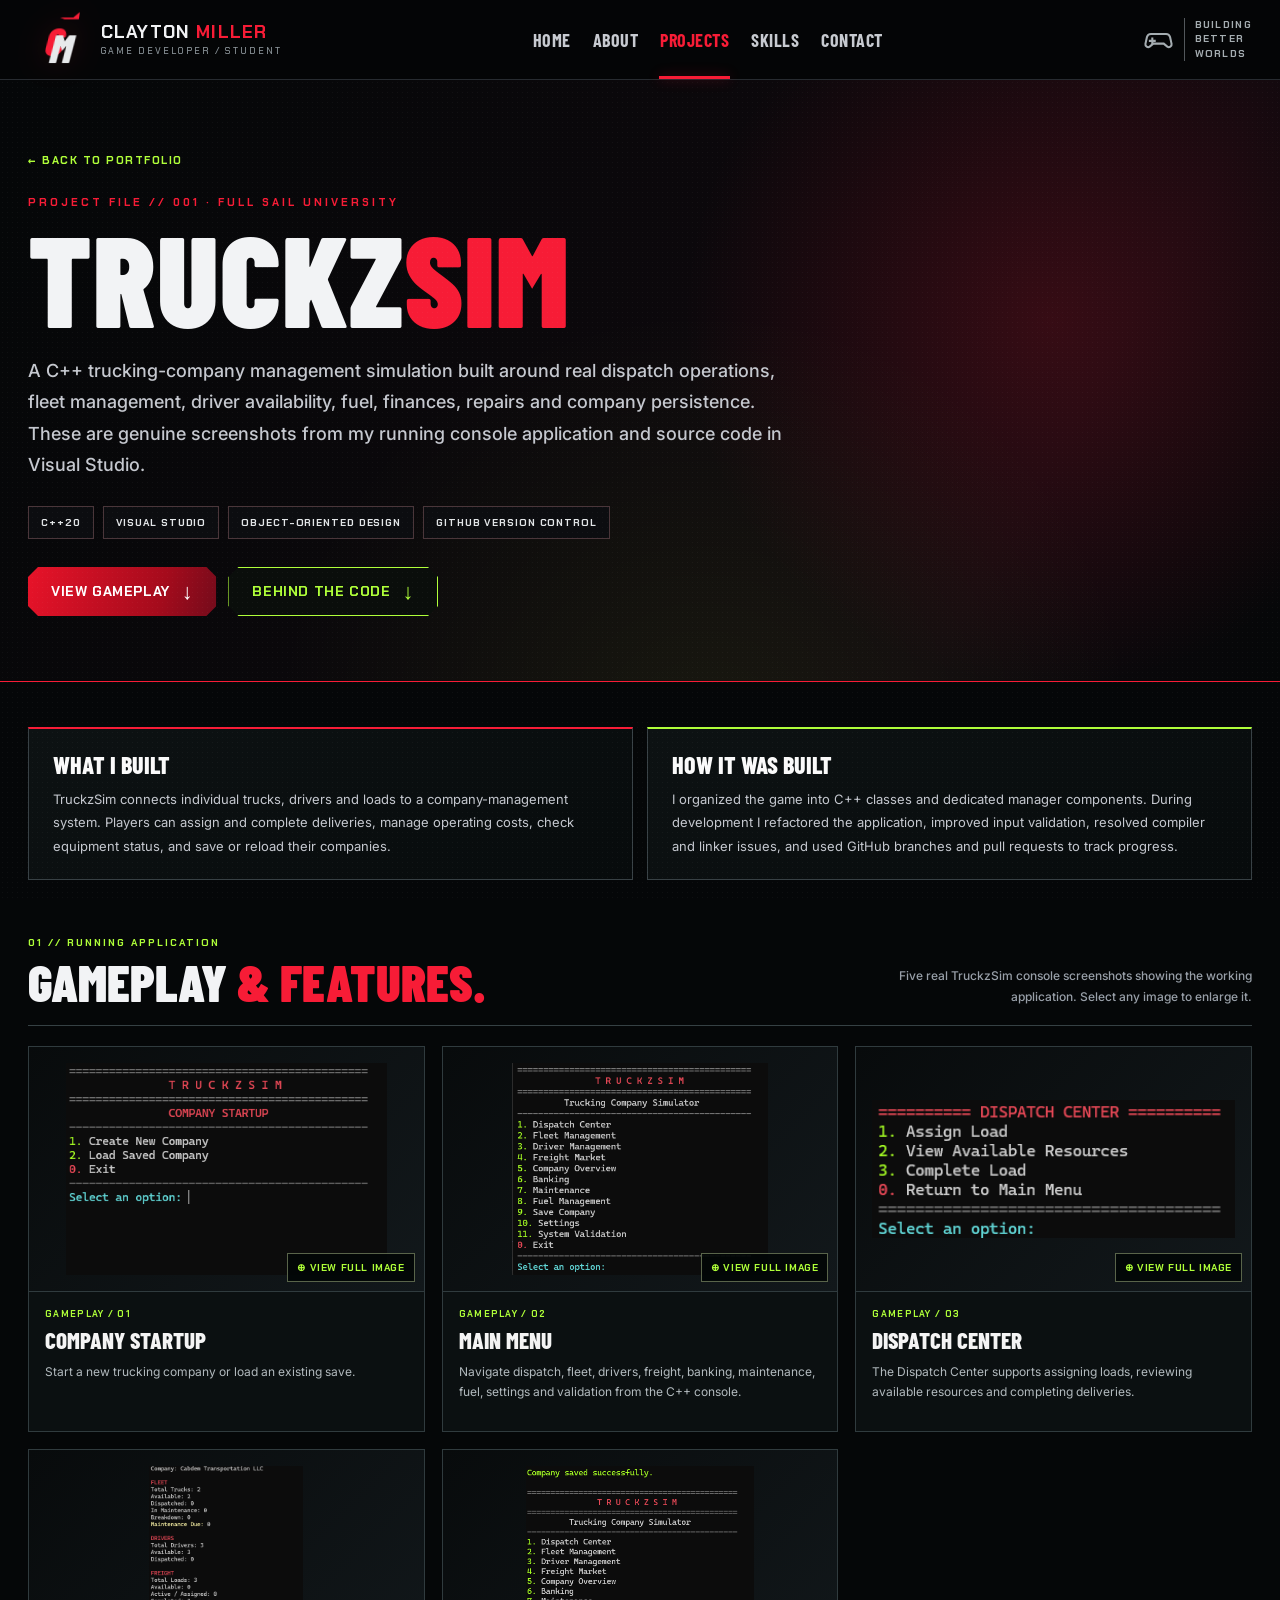
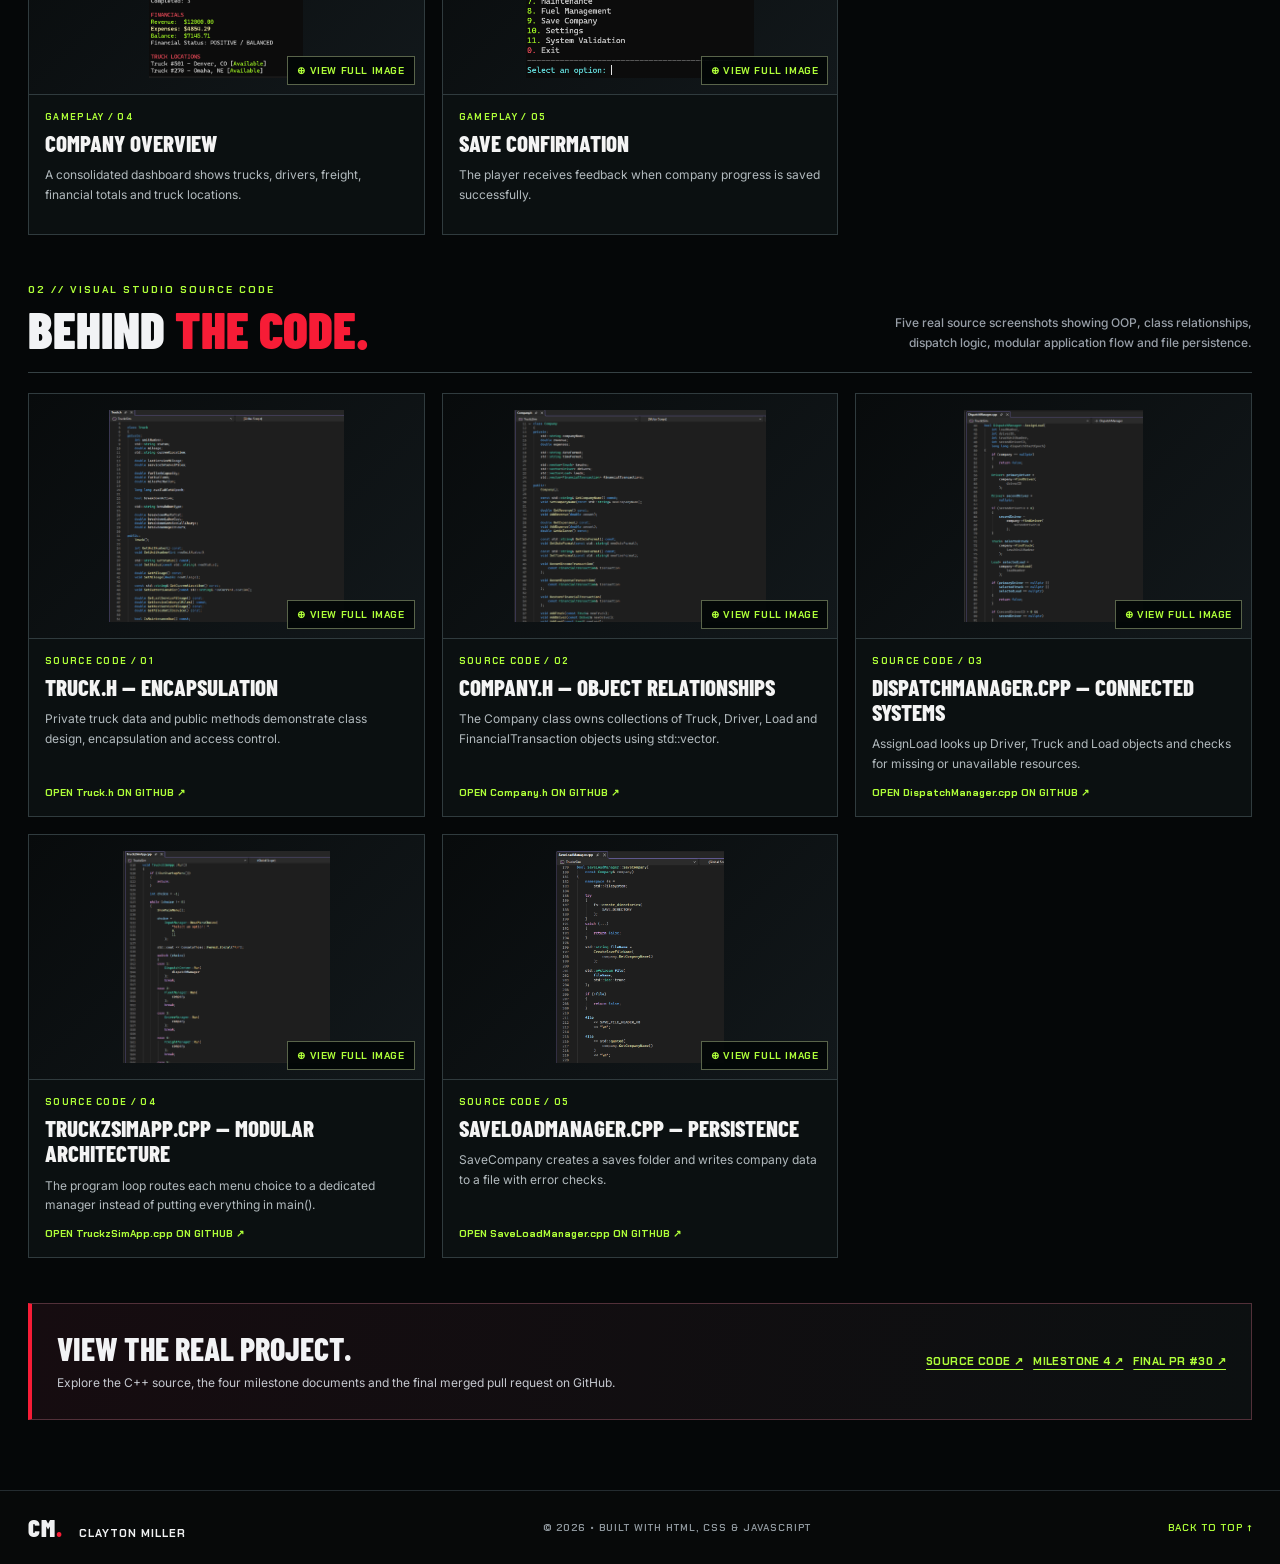
==== truckzsim.html @ 6d5c4396 "Add standalone TruckzSim project showcase" ====
<!doctype html>
<html lang="en">
<head>
<meta charset="utf-8">
<meta name="viewport" content="width=device-width, initial-scale=1">
<meta name="theme-color" content="#07090a">
<meta name="description" content="TruckzSim C++ trucking simulator project showcase: real gameplay screenshots, source code evidence, object-oriented design, modular architecture and GitHub history.">
<meta property="og:title" content="TruckzSim | Clayton Miller Developer Portfolio">
<title>TruckzSim — Project Showcase | Clayton Miller</title>
<link rel="icon" href="images/favicon.svg" type="image/svg+xml">
<link rel="preconnect" href="https://fonts.googleapis.com">
<link rel="preconnect" href="https://fonts.gstatic.com" crossorigin>
<link href="https://fonts.googleapis.com/css2?family=Barlow+Condensed:wght@500;600;700;800;900&family=Chakra+Petch:wght@400;500;600;700&family=Inter:wght@400;500;600;700;800&display=swap" rel="stylesheet">
<link rel="stylesheet" href="css/style.css">
<link rel="stylesheet" href="css/truckzsim.css">
<script src="js/main.js" defer></script>
<script src="js/truckzsim-gallery.js" defer></script>
</head>
<body class="case-page">
<a class="skip-link" href="#main">Skip to content</a>
<header class="site-header" id="top"><div class="site-shell header-inner">
<a class="brand" href="index.html#home" aria-label="Clayton Miller portfolio home"><span class="brand-symbol" aria-hidden="true"><span class="brand-c">C</span><span class="brand-m">M</span><span class="brand-spark"></span></span><span class="brand-copy"><span class="brand-name">CLAYTON <em>MILLER</em></span><span class="brand-role">GAME DEVELOPER / STUDENT</span></span></a>
<button class="menu-toggle" type="button" aria-label="Open navigation" aria-expanded="false" aria-controls="primary-nav"><span></span><span></span><span></span></button>
<nav id="primary-nav" class="primary-nav" aria-label="Main navigation"><a class="nav-link" href="index.html#home">HOME</a><a class="nav-link" href="index.html#about">ABOUT</a><a class="nav-link active" aria-current="page" href="index.html#projects">PROJECTS</a><a class="nav-link" href="index.html#skills">SKILLS</a><a class="nav-link" href="index.html#contact">CONTACT</a></nav>
<div class="header-tag" aria-hidden="true"><svg viewBox="0 0 24 24" fill="none" stroke="currentColor" stroke-width="1.5"><path d="M6.5 8h11a3 3 0 0 1 2.9 2.2l1.1 5a2 2 0 0 1-3.1 2L15.8 15H8.2l-2.6 2.2a2 2 0 0 1-3.1-2l1.1-5A3 3 0 0 1 6.5 8Z"/><path d="M7.5 10.5v5m-2.5-2.5h5"/></svg><span>BUILDING<br>BETTER<br>WORLDS</span></div>
</div></header>
<main id="main">
<section class="case-hero"><div class="site-shell case-hero-inner">
<a class="case-return" href="index.html#projects">← BACK TO PORTFOLIO</a>
<p class="case-kicker">PROJECT FILE // 001 · FULL SAIL UNIVERSITY</p>
<h1 class="case-title">TRUCKZ<span>SIM</span></h1>
<p class="case-hero-intro">A C++ trucking-company management simulation built around real dispatch operations, fleet management, driver availability, fuel, finances, repairs and company persistence. These are genuine screenshots from my running console application and source code in Visual Studio.</p>
<div class="case-meta"><span>C++20</span><span>VISUAL STUDIO</span><span>OBJECT-ORIENTED DESIGN</span><span>GITHUB VERSION CONTROL</span></div>
<div class="case-actions"><a class="cyber-button red" href="#gameplay"><span>VIEW GAMEPLAY</span><span class="button-arrow" aria-hidden="true">↓</span></a><a class="cyber-button green" href="#source-code"><span>BEHIND THE CODE</span><span class="button-arrow" aria-hidden="true">↓</span></a></div>
</div></section>
<div class="site-shell case-main">
<div class="case-lead"><div class="case-fact"><h2>What I built</h2><p>TruckzSim connects individual trucks, drivers and loads to a company-management system. Players can assign and complete deliveries, manage operating costs, check equipment status, and save or reload their companies.</p></div><div class="case-fact"><h2>How it was built</h2><p>I organized the game into C++ classes and dedicated manager components. During development I refactored the application, improved input validation, resolved compiler and linker issues, and used GitHub branches and pull requests to track progress.</p></div></div>
<section class="case-section" id="gameplay" aria-labelledby="gameplay-title"><div class="case-section-head"><div><span class="case-index">01 // RUNNING APPLICATION</span><h2 id="gameplay-title">GAMEPLAY <span>&amp; FEATURES.</span></h2></div><p>Five real TruckzSim console screenshots showing the working application. Select any image to enlarge it.</p></div><div class="shot-grid">
<article class="shot-card">
    <button class="shot-open" type="button" data-shot-index="0" aria-label="Enlarge Company startup screenshot">
      <img src="images/truckzsim/game-startup.png" alt="Company startup screen with red TRUCKZSIM heading and lime menu choices." loading="lazy" decoding="async">
      <span class="shot-zoom" aria-hidden="true">⊕ VIEW FULL IMAGE</span>
    </button>
    <div class="shot-info"><span class="shot-label">GAMEPLAY / 01</span><h3>Company startup</h3><p>Start a new trucking company or load an existing save.</p></div>
  </article>
<article class="shot-card">
    <button class="shot-open" type="button" data-shot-index="1" aria-label="Enlarge Main menu screenshot">
      <img src="images/truckzsim/game-main-menu.png" alt="TruckzSim main menu listing eleven management systems." loading="lazy" decoding="async">
      <span class="shot-zoom" aria-hidden="true">⊕ VIEW FULL IMAGE</span>
    </button>
    <div class="shot-info"><span class="shot-label">GAMEPLAY / 02</span><h3>Main menu</h3><p>Navigate dispatch, fleet, drivers, freight, banking, maintenance, fuel, settings and validation from the C++ console.</p></div>
  </article>
<article class="shot-card">
    <button class="shot-open" type="button" data-shot-index="2" aria-label="Enlarge Dispatch Center screenshot">
      <img src="images/truckzsim/game-dispatch-center.png" alt="Dispatch Center menu with assign load, view resources and complete load choices." loading="lazy" decoding="async">
      <span class="shot-zoom" aria-hidden="true">⊕ VIEW FULL IMAGE</span>
    </button>
    <div class="shot-info"><span class="shot-label">GAMEPLAY / 03</span><h3>Dispatch Center</h3><p>The Dispatch Center supports assigning loads, reviewing available resources and completing deliveries.</p></div>
  </article>
<article class="shot-card">
    <button class="shot-open" type="button" data-shot-index="3" aria-label="Enlarge Company Overview screenshot">
      <img src="images/truckzsim/game-company-dashboard.png" alt="Company Overview showing fleet, drivers, freight, revenue, expenses, balance and truck locations." loading="lazy" decoding="async">
      <span class="shot-zoom" aria-hidden="true">⊕ VIEW FULL IMAGE</span>
    </button>
    <div class="shot-info"><span class="shot-label">GAMEPLAY / 04</span><h3>Company Overview</h3><p>A consolidated dashboard shows trucks, drivers, freight, financial totals and truck locations.</p></div>
  </article>
<article class="shot-card">
    <button class="shot-open" type="button" data-shot-index="4" aria-label="Enlarge Save confirmation screenshot">
      <img src="images/truckzsim/game-save-confirmation.png" alt="TruckzSim green Company saved successfully message above the console menu." loading="lazy" decoding="async">
      <span class="shot-zoom" aria-hidden="true">⊕ VIEW FULL IMAGE</span>
    </button>
    <div class="shot-info"><span class="shot-label">GAMEPLAY / 05</span><h3>Save confirmation</h3><p>The player receives feedback when company progress is saved successfully.</p></div>
  </article>
</div></section>
<section class="case-section" id="source-code" aria-labelledby="code-title"><div class="case-section-head"><div><span class="case-index">02 // VISUAL STUDIO SOURCE CODE</span><h2 id="code-title">BEHIND <span>THE CODE.</span></h2></div><p>Five real source screenshots showing OOP, class relationships, dispatch logic, modular application flow and file persistence.</p></div><div class="shot-grid">
<article class="shot-card">
    <button class="shot-open" type="button" data-shot-index="5" aria-label="Enlarge Truck.h — Encapsulation screenshot">
      <img src="images/truckzsim/code-truck-class.png" alt="Visual Studio source screenshot of Truck.h showing private member data and public getters and setters." loading="lazy" decoding="async">
      <span class="shot-zoom" aria-hidden="true">⊕ VIEW FULL IMAGE</span>
    </button>
    <div class="shot-info"><span class="shot-label">SOURCE CODE / 01</span><h3>Truck.h — Encapsulation</h3><p>Private truck data and public methods demonstrate class design, encapsulation and access control.</p><a class="shot-file-link" href="https://github.com/casperlancaster/COS1-Clayton-Miller/blob/main/dev/TruckzSim/Truck.h" target="_blank" rel="noopener noreferrer">OPEN Truck.h ON GITHUB ↗</a></div>
  </article>
<article class="shot-card">
    <button class="shot-open" type="button" data-shot-index="6" aria-label="Enlarge Company.h — Object relationships screenshot">
      <img src="images/truckzsim/code-company-class.png" alt="Visual Studio source screenshot of Company.h with std::vector collections and public member functions." loading="lazy" decoding="async">
      <span class="shot-zoom" aria-hidden="true">⊕ VIEW FULL IMAGE</span>
    </button>
    <div class="shot-info"><span class="shot-label">SOURCE CODE / 02</span><h3>Company.h — Object relationships</h3><p>The Company class owns collections of Truck, Driver, Load and FinancialTransaction objects using std::vector.</p><a class="shot-file-link" href="https://github.com/casperlancaster/COS1-Clayton-Miller/blob/main/dev/TruckzSim/Company.h" target="_blank" rel="noopener noreferrer">OPEN Company.h ON GITHUB ↗</a></div>
  </article>
<article class="shot-card">
    <button class="shot-open" type="button" data-shot-index="7" aria-label="Enlarge DispatchManager.cpp — Connected systems screenshot">
      <img src="images/truckzsim/code-dispatch-manager.png" alt="Visual Studio source screenshot of DispatchManager.cpp showing AssignLoad and object lookup and validation." loading="lazy" decoding="async">
      <span class="shot-zoom" aria-hidden="true">⊕ VIEW FULL IMAGE</span>
    </button>
    <div class="shot-info"><span class="shot-label">SOURCE CODE / 03</span><h3>DispatchManager.cpp — Connected systems</h3><p>AssignLoad looks up Driver, Truck and Load objects and checks for missing or unavailable resources.</p><a class="shot-file-link" href="https://github.com/casperlancaster/COS1-Clayton-Miller/blob/main/dev/TruckzSim/DispatchManager.cpp" target="_blank" rel="noopener noreferrer">OPEN DispatchManager.cpp ON GITHUB ↗</a></div>
  </article>
<article class="shot-card">
    <button class="shot-open" type="button" data-shot-index="8" aria-label="Enlarge TruckzSimApp.cpp — Modular architecture screenshot">
      <img src="images/truckzsim/code-application-flow.png" alt="Visual Studio source screenshot of TruckzSimApp.cpp with the main loop and multiple manager calls." loading="lazy" decoding="async">
      <span class="shot-zoom" aria-hidden="true">⊕ VIEW FULL IMAGE</span>
    </button>
    <div class="shot-info"><span class="shot-label">SOURCE CODE / 04</span><h3>TruckzSimApp.cpp — Modular architecture</h3><p>The program loop routes each menu choice to a dedicated manager instead of putting everything in main().</p><a class="shot-file-link" href="https://github.com/casperlancaster/COS1-Clayton-Miller/blob/main/dev/TruckzSim/TruckzSimApp.cpp" target="_blank" rel="noopener noreferrer">OPEN TruckzSimApp.cpp ON GITHUB ↗</a></div>
  </article>
<article class="shot-card">
    <button class="shot-open" type="button" data-shot-index="9" aria-label="Enlarge SaveLoadManager.cpp — Persistence screenshot">
      <img src="images/truckzsim/code-save-load.png" alt="Visual Studio source screenshot of SaveLoadManager.cpp showing filesystem operations and output file writing." loading="lazy" decoding="async">
      <span class="shot-zoom" aria-hidden="true">⊕ VIEW FULL IMAGE</span>
    </button>
    <div class="shot-info"><span class="shot-label">SOURCE CODE / 05</span><h3>SaveLoadManager.cpp — Persistence</h3><p>SaveCompany creates a saves folder and writes company data to a file with error checks.</p><a class="shot-file-link" href="https://github.com/casperlancaster/COS1-Clayton-Miller/blob/main/dev/TruckzSim/SaveLoadManager.cpp" target="_blank" rel="noopener noreferrer">OPEN SaveLoadManager.cpp ON GITHUB ↗</a></div>
  </article>
</div></section>
<div class="case-end"><div><h2>View the real project.</h2><p>Explore the C++ source, the four milestone documents and the final merged pull request on GitHub.</p></div><div class="case-end-links"><a href="https://github.com/casperlancaster/COS1-Clayton-Miller/tree/main/dev/TruckzSim" target="_blank" rel="noopener noreferrer">SOURCE CODE ↗</a><a href="https://github.com/casperlancaster/COS1-Clayton-Miller/blob/main/docs/Milestone4.md" target="_blank" rel="noopener noreferrer">MILESTONE 4 ↗</a><a href="https://github.com/casperlancaster/COS1-Clayton-Miller/pull/30" target="_blank" rel="noopener noreferrer">FINAL PR #30 ↗</a></div></div>
</div></main>
<footer class="site-footer"><div class="site-shell footer-inner"><span class="footer-brand">CM<span>.</span> <small>CLAYTON MILLER</small></span><span>© <span id="year">2026</span> • BUILT WITH HTML, CSS &amp; JAVASCRIPT</span><a href="#top">BACK TO TOP ↑</a></div></footer>
<dialog id="shot-dialog" class="case-dialog" aria-labelledby="dialog-title" aria-describedby="dialog-description"><div class="dialog-layout"><div class="dialog-top"><h2 id="dialog-title" class="dialog-title">Screenshot</h2><button type="button" class="dialog-close" aria-label="Close screenshot viewer">✕ CLOSE</button></div><div class="dialog-image-stage"><img id="dialog-image" alt=""></div><div class="dialog-bottom"><button class="dialog-nav dialog-prev" type="button" aria-label="Previous screenshot">← PREVIOUS</button><div><p id="dialog-description" class="dialog-description"></p><p id="dialog-counter" class="dialog-counter" style="text-align:center"></p></div><button class="dialog-nav dialog-next" type="button" aria-label="Next screenshot">NEXT →</button></div></div></dialog>
</body></html>
---- css/style.css ----
:root{
  color-scheme:dark;
  --bg:#050708;--black:#080a0b;--panel:#090e10;--panel-alt:#0d1315;--line:#283135;
  --red:#f71c36;--red-deep:#8e0616;--lime:#afff39;--lime-dim:#82c627;
  --white:#f2f3f5;--soft:#c5c8cf;--muted:#989fa8;--weak:#6d777d;
  --heading:'Barlow Condensed','Arial Narrow',Impact,sans-serif;
  --tech:'Chakra Petch',Consolas,monospace;
  --body:Inter,Arial,Helvetica,sans-serif;
}
*{box-sizing:border-box}
html{scroll-behavior:smooth;scroll-padding-top:105px}
body{margin:0;background:var(--bg);color:var(--white);font-family:var(--body);line-height:1.55;overflow-x:hidden}
body::before{content:"";pointer-events:none;position:fixed;inset:0;z-index:9;opacity:.04;background-image:radial-gradient(#fff 0.5px,transparent 0.5px);background-size:5px 5px}
::selection{background:var(--red);color:#fff}
a{color:inherit}button{font:inherit}img,svg{display:block;max-width:100%}
h1,h2,h3,p,figure{margin-top:0}
.site-shell{width:min(1600px,calc(100% - 56px));margin-inline:auto}
.skip-link{position:fixed;left:15px;top:-100px;z-index:50;background:var(--lime);color:#080808;padding:9px 16px;font-weight:700}.skip-link:focus{top:15px}
:focus-visible{outline:2px solid var(--lime);outline-offset:5px}
/* ---- HEADER ---- */
.site-header{background:#050607ee;border-bottom:1px solid #272b30;position:sticky;top:0;z-index:30;backdrop-filter:blur(15px)}
.header-inner{height:79px;display:flex;align-items:stretch;gap:32px}
.brand{display:flex;align-items:center;gap:16px;min-width:340px;text-decoration:none}
.brand-symbol{width:57px;height:55px;position:relative;display:flex;align-items:center;justify-content:center;font:italic 900 40px/.8 var(--heading);letter-spacing:-.24em;transform:skewX(-8deg);filter:drop-shadow(0 0 15px #f7192422)}
.brand-c{color:var(--red)}.brand-m{color:#e7e9eb;transform:translate(-3px,7px)}.brand-spark{position:absolute;right:9px;top:0;height:8px;width:19px;background:var(--red);clip-path:polygon(0 70%,70% 70%,100% 0,100% 90%,25% 90%)}
.brand-copy{display:flex;flex-direction:column;gap:1px;line-height:1.1}
.brand-name{font:700 18px/1.2 var(--tech);letter-spacing:1.15px;white-space:nowrap}.brand-name em{color:var(--red);font-style:normal}
.brand-role{font:500 9px/1.4 var(--tech);letter-spacing:2px;color:#8d969b;white-space:nowrap}
.primary-nav{display:flex;align-items:stretch;justify-content:center;flex:1;gap:9px}
.nav-link{display:flex;align-items:center;position:relative;text-decoration:none;padding:0 13px;font:700 18px/1 var(--heading);letter-spacing:.5px;color:#c7cad0;transition:color .18s ease}
.nav-link:hover,.nav-link.active{color:var(--red)}
.nav-link.active::after{content:"";position:absolute;height:3px;background:var(--red);bottom:0;left:10px;right:10px;box-shadow:0 0 13px #fc1a3855}
.header-tag{display:flex;align-items:center;justify-content:flex-end;gap:21px;min-width:190px;color:#a5adb1}
.header-tag svg{width:33px;height:33px}.header-tag span{border-left:1px solid #52575b;padding-left:20px;font:700 10px/1.45 var(--tech);letter-spacing:2.1px}
.menu-toggle{display:none}
/* ---- HERO ---- */
.hero{min-height:480px;position:relative;isolation:isolate;overflow:hidden;background:#030506;border-bottom:1px solid #70101a}
.hero-art{position:absolute;z-index:-3;inset:0 0 0 40%;overflow:hidden}
.hero-art img{width:100%;height:100%;object-fit:cover;object-position:47% 43%;filter:brightness(.88) saturate(1.17)}
.hero-screen{position:absolute;z-index:-2;inset:0;pointer-events:none;background:linear-gradient(90deg,#050506 3%,#050506 26%,rgba(5,5,6,.98) 34%,rgba(5,5,6,.85) 46%,rgba(5,5,6,.20) 67%,rgba(5,5,6,.08) 100%),linear-gradient(0deg,#050506bd,transparent 34%,transparent 78%,#05050688)}
.hero-grid{position:absolute;z-index:-1;inset:0;background:repeating-linear-gradient(0deg,transparent 0,transparent 39px,#ff172f06 40px),repeating-linear-gradient(90deg,transparent 0,transparent 39px,#ff172f05 40px);mask-image:linear-gradient(90deg,black,transparent 65%)}
.hero-inner{position:relative;min-height:480px;display:flex;align-items:center}
.hero-copy{padding:40px 0 56px;max-width:825px;position:relative;z-index:2}
.eyebrow{display:flex;gap:17px;align-items:center;margin-bottom:11px;font:700 12px/1 var(--tech);letter-spacing:4px;color:var(--red)}
.eyebrow i{height:2px;width:115px;background:repeating-linear-gradient(90deg,var(--red) 0 45px,transparent 45px 52px)}
.hero h1{font:900 clamp(70px,7.8vw,125px)/.87 var(--heading);letter-spacing:1px;white-space:nowrap;margin:0 0 17px;text-shadow:0 3px 25px #000}
.hero h1 span{color:#f3f4f6;text-shadow:0 2px #777,0 6px 17px #000}
.hero h1 strong{font-weight:900;color:var(--red);text-shadow:0 0 26px #ee182333}
.hero-subtitle{font:600 clamp(13px,1.4vw,19px)/1.4 var(--tech);letter-spacing:.9px;margin-bottom:17px;color:#e1e5e8}
.hero-subtitle span{color:var(--red);padding-inline:4px}
.hero-intro{color:#d5d8dd;font-weight:600;margin-bottom:5px;font-size:15px}
.hero-description{max-width:545px;color:#b8bdc5;font-size:14px;line-height:1.65;margin-bottom:23px}
.action-row{display:flex;gap:13px;flex-wrap:wrap;align-items:center}
.cyber-button{display:inline-flex;align-items:center;justify-content:center;gap:12px;min-height:49px;padding:10px 23px;clip-path:polygon(10px 0,calc(100% - 10px) 0,100% 10px,100% calc(100% - 10px),calc(100% - 10px) 100%,10px 100%,0 calc(100% - 10px),0 10px);text-decoration:none;white-space:nowrap;font:700 14px/1 var(--tech);letter-spacing:.6px;position:relative;transition:background .16s ease,filter .16s ease,transform .16s ease}
.cyber-button:hover{filter:brightness(1.16);transform:translateY(-2px)}
.cyber-button svg{width:22px;height:22px;fill:none;stroke:currentColor;stroke-width:1.8;stroke-linecap:round;stroke-linejoin:round;flex:none}
.cyber-button.red{background:linear-gradient(105deg,#e81329,#a50b1c 70%,#740b1b);box-shadow:0 0 18px #eb112e33;color:#fff}
.cyber-button.red svg{fill:#0b0809;stroke:#0b0809}
.cyber-button.green{background:linear-gradient(#0a0e0b,#0a0e0b) padding-box;border:1px solid var(--lime);color:var(--lime)}
.button-arrow{font-size:22px;font-family:Arial,sans-serif;font-weight:400;line-height:.8}
.hero-side-label{position:absolute;right:1.5%;top:58px;display:flex;flex-direction:column;align-items:center;font:700 16px/1.2 var(--tech);letter-spacing:5px;color:#ddd9;text-shadow:0 2px 12px #000;transform:skewX(-8deg)}
.hero-side-label strong{color:var(--lime);font-size:26px;letter-spacing:5px}
.hero-motto{position:absolute;right:1.4%;bottom:22px;font:700 10px/1 var(--tech);letter-spacing:2px;color:#ccc;writing-mode:vertical-rl;transform:rotate(180deg)}
.hero-motto span{height:28px;border-left:2px solid var(--red);display:inline-block;vertical-align:middle}.hero-motto b{color:var(--red)}
.hero-lower-line{height:6px;position:absolute;bottom:0;left:0;right:0;display:flex;gap:22px}.hero-lower-line span:first-child{background:var(--red);height:4px;width:48%;clip-path:polygon(0 0,100% 0,98% 100%,0 100%)}.hero-lower-line span:last-child{background:var(--red);height:4px;width:10%;opacity:.4;transform:skewX(-25deg)}
/* ---- PANELS ---- */
.main-panels{padding-top:14px;padding-bottom:26px}
.top-panels,.showcase-row{display:grid;gap:13px;margin-bottom:13px}
.top-panels{grid-template-columns:43% minmax(0,1fr)}
.showcase-row{grid-template-columns:minmax(0,3fr) minmax(282px,.93fr)}
.tech-panel{min-width:0;position:relative;background:linear-gradient(142deg,#0b1012,#060909 73%);border:1px solid #2d373b;clip-path:polygon(17px 0,calc(100% - 17px) 0,100% 17px,100% calc(100% - 17px),calc(100% - 17px) 100%,17px 100%,0 calc(100% - 17px),0 17px);overflow:hidden}
.tech-panel::before{content:"";position:absolute;z-index:2;pointer-events:none;inset:0;border:1px solid #29373b;clip-path:polygon(17px 0,calc(100% - 17px) 0,100% 17px,100% calc(100% - 17px),calc(100% - 17px) 100%,17px 100%,0 calc(100% - 17px),0 17px)}
.tech-panel::after{content:"";pointer-events:none;position:absolute;z-index:3;left:16px;top:0;width:140px;height:2px;background:linear-gradient(90deg,var(--red),transparent)}
.panel-heading{padding:12px 20px 5px;display:flex;justify-content:space-between;align-items:center;gap:12px}
.panel-heading>div{display:flex;gap:13px;align-items:center;min-width:0}
.panel-icon{font-size:16px;line-height:1}.red-icon{color:var(--red)}
.panel-index{font:600 13px/1 var(--tech);color:#777d82;white-space:nowrap}
.panel-heading h2{font:800 23px/1 var(--heading);letter-spacing:.45px;margin:0;white-space:nowrap}.panel-heading h2 em{color:var(--red);font-style:normal}
.panel-micro{font:500 10px/1 var(--tech);letter-spacing:2.1px;color:#9a9ea1;white-space:nowrap}
.about-panel{min-height:235px}.about-panel-body{display:grid;grid-template-columns:minmax(0,1.35fr) minmax(155px,.72fr);gap:15px;padding:10px 17px 18px 22px}
.about-copy{display:flex;flex-direction:column;align-items:start}.about-copy p{color:#bcc3c8;font-size:12px;line-height:1.6;margin:0 0 7px}.inline-link{margin-top:auto;font:700 10px/1.2 var(--tech);text-decoration:none;letter-spacing:1.1px}.lime-link{color:var(--lime)}.inline-link:hover span{text-decoration:underline}
.about-photo{min-height:158px;height:100%;position:relative;overflow:hidden;border:1px solid #354148;clip-path:polygon(12px 0,100% 0,100% calc(100% - 12px),calc(100% - 12px) 100%,0 100%,0 12px)}.about-photo img{width:100%;height:100%;object-fit:cover;filter:grayscale(1) contrast(1.2) brightness(.7)}.about-photo::after{content:"";inset:0;position:absolute;background:linear-gradient(180deg,transparent,#04060688)}.about-photo figcaption{position:absolute;z-index:2;right:8px;bottom:12px;text-transform:uppercase;font:800 13px/.97 var(--heading);letter-spacing:1px;color:#e3e3e3;transform:rotate(-9deg);text-shadow:0 2px 9px #000}
.skills-panel{min-height:235px}.skills-tiles{display:grid;grid-template-columns:repeat(5,minmax(0,1fr));gap:10px;padding:16px 15px 17px}.skill-tile{min-width:0;display:flex;flex-direction:column;align-items:center;justify-content:center;min-height:153px;gap:5px;text-align:center;background:linear-gradient(130deg,#101618,#090c0e);border:1px solid #354044;clip-path:polygon(11px 0,calc(100% - 11px) 0,100% 11px,100% calc(100% - 11px),calc(100% - 11px) 100%,11px 100%,0 calc(100% - 11px),0 11px);transition:background .18s,border-color .18s,transform .18s}.skill-tile:hover{background:#15221a;border-color:var(--lime);transform:translateY(-3px)}
.skill-icon{width:48px;height:48px;display:flex;align-items:center;justify-content:center;margin-bottom:4px}.cpp{font:900 36px/1 var(--heading);letter-spacing:-1px;color:#f2f8ff;background:linear-gradient(145deg,#246ea4,#172f72);clip-path:polygon(50% 0,100% 25%,100% 75%,50% 100%,0 75%,0 25%)}.cpp span{font-size:16px;margin-top:14px}.git{color:#f6f8fb;width:41px;height:41px;margin-top:4px;margin-bottom:7px}.vs{color:#a858ef;filter:drop-shadow(0 0 9px #a858ef33)}.line-icon{stroke:#dae0e6;stroke-width:1.7;fill:none;stroke-linecap:round;stroke-linejoin:round}
.skill-tile h3{font:700 16px/1.08 var(--heading);letter-spacing:.15px;margin:0}.skill-tile p{font:500 8px/1.4 var(--tech);letter-spacing:.65px;color:#8c959b;margin:0}
/* ---- FEATURED ---- */
.featured-panel{min-height:314px}.featured-grid{display:grid;grid-template-columns:minmax(285px,36%) minmax(0,1fr);min-height:274px}
.featured-intro{padding:12px 21px 19px 24px;display:flex;flex-direction:column;align-items:start}
.project-wordmark{font:italic 900 clamp(44px,4.3vw,72px)/.9 var(--heading);letter-spacing:-1px;margin:0;color:#fff}.project-wordmark span{color:var(--red)}
.project-kicker{margin:7px 0 15px;font:600 10px/1.3 var(--tech);letter-spacing:1.8px;color:#b6bdc0}
.featured-intro>p:not(.project-wordmark):not(.project-kicker){font-size:12px;line-height:1.65;color:#b7bcc2;margin:0 0 14px}
.micro-tags{display:flex;flex-wrap:wrap;gap:5px;margin-bottom:12px}.micro-tags span{padding:3px 7px;border:1px solid #41464b;font:600 9px/1.4 var(--tech);color:#b8c1c4}
.project-button{margin-top:auto;width:100%;max-width:260px;min-height:39px;padding:7px 18px;font-size:11px}
.featured-visual{display:grid;grid-template-rows:minmax(110px,46%) 1fr;min-width:0;min-height:260px;padding:5px 12px 13px 0;gap:8px}
.featured-image{min-width:0;min-height:0;position:relative;overflow:hidden;border:1px solid #443c38}.featured-image img{width:100%;height:100%;object-fit:cover;object-position:center 50%;filter:saturate(1.1) contrast(1.03)}.featured-image figcaption{position:absolute;right:0;bottom:0;background:#050809d9;color:#d2d6d8;font:600 8px/1 var(--tech);letter-spacing:.5px;padding:5px 7px}
.feature-tiles{display:grid;grid-template-columns:repeat(3,minmax(0,1fr));gap:8px}
.feature-tile{background:#0a0f11;border:1px solid #344047;padding:11px 12px;min-width:0;display:flex;flex-direction:column;clip-path:polygon(12px 0,100% 0,100% calc(100% - 12px),calc(100% - 12px) 100%,0 100%,0 12px)}
.feature-head{display:flex;align-items:center;gap:8px;margin-bottom:8px}.feature-glyph{display:grid;place-items:center;flex:none;color:var(--red);width:27px;height:27px;border:1px solid #a51a2c;font:700 14px/1 var(--tech);transform:rotate(-3deg)}.feature-tile h3{font:700 12px/1.25 var(--heading);letter-spacing:.2px;margin:0}.feature-tile p{margin:0 0 8px;color:#b0b6bb;font-size:10px;line-height:1.45}.feature-status{font:700 8px/1 var(--tech);letter-spacing:1px;margin-top:auto}.feature-status.built{color:var(--lime)}.feature-status.planned{color:#9da3a8}
/* ---- CONTACT ---- */
.contact-panel{min-height:314px;display:flex;flex-direction:column}.contact-content{display:flex;flex-direction:column;padding:11px 20px 16px;flex:1}.contact-content h2{font:800 clamp(27px,2.5vw,36px)/.97 var(--heading);letter-spacing:.6px;margin:0 0 15px}.contact-content h2 span{color:var(--lime)}.contact-content p{color:#bbc1c6;font-size:11px;line-height:1.65;margin:0 0 9px}.contact-button{margin-top:auto;width:100%;min-height:42px;font-size:10px;padding:9px 12px}.contact-button svg{width:19px;height:19px;fill:var(--lime);stroke:transparent}.contact-content .contact-note{font-size:9px;color:#8d989d;margin:9px 0 0}.contact-decor{text-align:right;padding:0 20px 13px;color:#6f7c79;font:500 9px var(--tech);letter-spacing:2px}
/* ---- DETAILS ---- */
.details-section{margin-top:42px;padding-top:20px;border-top:1px solid #273237;scroll-margin-top:100px}.details-heading{display:flex;justify-content:space-between;align-items:end;gap:30px;margin-bottom:20px}.eyebrow-small{color:var(--red);font:700 10px/1.2 var(--tech);letter-spacing:3px;margin-bottom:9px}.details-heading h2,.journey-heading h2,.closing-band h2{font:900 clamp(36px,4vw,56px)/1 var(--heading);letter-spacing:1px;margin:0}.details-heading h2 span,.journey-heading h2 span,.closing-band h2 span{color:var(--lime)}.details-heading>p{font-size:13px;color:#a8b0b5;max-width:385px;margin:0 0 4px}
.details-grid{display:grid;grid-template-columns:repeat(3,minmax(0,1fr));gap:13px}.detail-panel{position:relative;min-height:222px;background:linear-gradient(130deg,#0d1515,#080b0c);border:1px solid #354145;padding:24px 22px 18px}.detail-panel::before{content:"";position:absolute;top:0;left:0;width:75px;height:2px;background:var(--red)}.detail-num{color:var(--red);font:700 10px/1.5 var(--tech);letter-spacing:1.1px}.detail-panel h3{font:800 25px/1.1 var(--heading);margin:13px 0 10px}.detail-panel p{font-size:12px;line-height:1.7;color:#bbc2c5}.detail-panel strong{color:#f1f5f6}.detail-panel code{color:var(--lime)}.small-code{display:flex;flex-wrap:wrap;gap:8px}.small-code span{padding:4px 8px;border:1px solid #3e493a;color:var(--lime);font:600 10px var(--tech)}
.evidence-strip{margin-top:14px;padding:14px 18px;border:1px dashed #515b5e;display:flex;align-items:center;gap:18px;justify-content:space-between;flex-wrap:wrap;background:#0b1010}.evidence-title{display:flex;align-items:center;gap:12px}.evidence-title>span{font:700 11px var(--tech);letter-spacing:1px}.evidence-title strong{font:700 9px var(--tech);padding:5px 7px;background:#28231a;color:#d4b482}.evidence-item{display:flex;align-items:center;gap:7px;font-size:10px;color:#b9c0c4}.evidence-dot{width:6px;height:6px;background:#e1a344;transform:rotate(45deg)}
/* ---- JOURNEY ---- */
.journey-section{margin-top:42px;background:radial-gradient(ellipse at 100% 15%,#22310d44,transparent 50%),linear-gradient(120deg,#0c1314,#090c0d);border:1px solid #273339;padding:26px;scroll-margin-top:100px}.journey-heading h2 span{color:var(--red)}.journey-grid{display:grid;grid-template-columns:1fr 1fr;gap:40px;margin-top:17px}.journey-grid p{color:#adb7bb;font-size:13px;line-height:1.8;margin:0}.journey-cta{margin-top:27px;border-top:1px solid #2c383a;padding-top:16px;display:flex;align-items:center;justify-content:space-between;gap:20px}.journey-cta>div{display:flex;flex-direction:column;gap:3px}.journey-cta>div span{font:700 10px var(--tech);letter-spacing:2px;color:var(--lime)}.journey-cta>div strong{font:700 22px var(--heading);letter-spacing:.3px}.goal-note{font:700 11px var(--tech);letter-spacing:1px;color:#aab3b7}
.closing-band{display:flex;gap:23px;align-items:center;background:linear-gradient(95deg,#171008,#090c0b 65%);border:1px solid #4d3029;padding:23px 26px;margin:18px 0 0}.closing-glyph{color:var(--red);font:900 37px var(--tech)}.closing-band>div{flex:1}.closing-band h2{font-size:clamp(27px,3.1vw,39px)}.closing-band .cyber-button{font-size:11px;min-height:44px}
/* ---- FOOTER ---- */
.site-footer{border-top:1px solid #242c30;background:#070909}.footer-inner{display:flex;align-items:center;justify-content:space-between;gap:18px;min-height:73px;color:#919aa0;font:600 10px var(--tech);letter-spacing:1px}.footer-inner a{text-decoration:none;color:var(--lime)}.footer-inner a:hover{text-decoration:underline}.footer-brand{color:#f0f1f2;font:900 25px var(--heading)}.footer-brand span{color:var(--red)}.footer-brand small{font:700 11px var(--tech);margin-left:10px;letter-spacing:1px}
/* ---- RESPONSIVE ---- */
@media(max-width:1300px){
 .brand{min-width:285px}.header-tag{min-width:150px;gap:9px}.header-tag span{padding-left:10px;letter-spacing:1.3px}.primary-nav{gap:0}.nav-link{padding-inline:11px}
 .hero h1{font-size:clamp(66px,8vw,108px)}.hero-copy{max-width:710px}
 .top-panels{grid-template-columns:42% minmax(0,1fr)}.about-panel-body{grid-template-columns:1fr 130px}.skills-tiles{gap:6px;padding:13px 10px}.skill-tile{min-height:147px}.skill-tile h3{font-size:14px}.featured-grid{grid-template-columns:minmax(275px,37%) minmax(0,1fr)}.feature-tile{padding:8px}.feature-tile h3{font-size:11px}.featured-intro{padding-left:19px;padding-right:13px}
}
@media(max-width:1100px){
 .site-shell{width:min(1600px,calc(100% - 36px))}.header-inner{gap:10px}.brand{min-width:260px}.brand-name{font-size:16px}.brand-role{font-size:8px}.header-tag{display:none}
 .hero-inner,.hero{min-height:460px}.hero-side-label{display:none}.hero-art{left:33%}.hero-screen{background:linear-gradient(90deg,#050506 8%,#050506eF 30%,#050506d8 55%,#05050633 88%),linear-gradient(0deg,#050506a6,transparent 28%)}
 .top-panels{grid-template-columns:1fr}.about-panel-body{grid-template-columns:1fr 210px}.skills-tiles{padding:15px 20px}.skill-tile{min-height:135px}.showcase-row{grid-template-columns:1fr}.contact-panel{min-height:0}.contact-content{display:grid;grid-template-columns:1.2fr 2fr auto;align-items:center;gap:15px}.contact-content h2{margin:0;font-size:33px}.contact-content p{margin:0}.contact-content p:nth-of-type(2),.contact-content .contact-note{display:none}.contact-button{margin:0;max-width:215px}.featured-grid{grid-template-columns:34% 1fr}.featured-visual{grid-template-rows:150px 1fr}
}
@media(max-width:900px){
 html{scroll-padding-top:75px}.header-inner{height:70px;align-items:center;justify-content:space-between}.brand{min-width:0}.brand-symbol{width:46px;height:46px;font-size:34px}.brand-name{font-size:16px}
 .menu-toggle{display:flex;flex-direction:column;justify-content:space-evenly;align-items:center;width:45px;height:42px;padding:10px;background:#0c1010;border:1px solid #47504e;cursor:pointer}.menu-toggle span{height:2px;width:22px;background:var(--lime);transition:transform .2s}
 .menu-toggle[aria-expanded="true"] span:first-child{transform:translateY(6px) rotate(45deg)}.menu-toggle[aria-expanded="true"] span:nth-child(2){opacity:0}.menu-toggle[aria-expanded="true"] span:last-child{transform:translateY(-6px) rotate(-45deg)}
 .primary-nav{display:none;position:absolute;top:70px;left:0;right:0;z-index:40;padding:10px 20px 16px;background:#090d0ef8;border-bottom:1px solid #596043;box-shadow:0 15px 30px #000b;flex-direction:column;align-items:stretch}.primary-nav.open{display:flex}.nav-link{min-height:41px;padding-left:16px}.nav-link.active::after{left:0;right:auto;bottom:6px;top:6px;height:auto;width:3px}
 .hero h1{font-size:clamp(66px,9.5vw,95px)}.hero-subtitle{max-width:550px;font-size:15px}.hero-copy{max-width:100%}.hero-description{max-width:490px}
 .featured-grid{grid-template-columns:1fr}.featured-intro{padding:15px 24px}.featured-intro>p:not(.project-wordmark):not(.project-kicker){max-width:650px}.project-button{margin-top:6px}.featured-visual{padding:0 16px 16px;grid-template-rows:200px auto}.feature-tile{min-height:132px}
 .details-grid{grid-template-columns:1fr 1fr}.details-grid article:last-child{grid-column:span 2}.detail-panel{min-height:180px}
}
@media(max-width:660px){
 .site-shell{width:calc(100% - 24px)}.brand-symbol{width:39px}.brand-copy{gap:2px}.brand-name{font-size:14px}.brand-role{font-size:7px;letter-spacing:1px}
 .hero,.hero-inner{min-height:530px}.hero-art{left:0;opacity:.64}.hero-art img{object-position:53% 30%}.hero-screen{background:linear-gradient(90deg,#030405ed,#030405a9 75%,#03040589),linear-gradient(0deg,#030405f5,transparent 75%)}
 .hero-copy{padding:45px 8px 52px}.eyebrow{font-size:9px;letter-spacing:2px}.eyebrow i{width:44px}.hero h1{font-size:clamp(55px,13.1vw,85px);white-space:normal;line-height:.87;margin-bottom:18px}.hero h1 span,.hero h1 strong{display:block}.hero-subtitle{font-size:13px}.hero-intro{font-size:13px}.hero-description{font-size:12px}.hero-motto{display:none}
 .action-row{gap:8px}.cyber-button{font-size:11px;min-height:42px;padding:8px 14px;gap:7px}.cyber-button svg{width:18px;height:18px}.button-arrow{font-size:19px}
 .main-panels{padding-top:10px}.top-panels,.showcase-row{gap:10px;margin-bottom:10px}.panel-heading{padding:13px 14px 8px}.panel-heading h2{font-size:22px}.panel-micro{display:none}
 .about-panel-body{grid-template-columns:1fr 35%;padding:8px 14px 17px;gap:10px}.about-copy p{font-size:11px}.about-photo{min-height:170px}.about-photo figcaption{font-size:11px}
 .skills-tiles{grid-template-columns:repeat(3,1fr);gap:8px;padding:12px}.skill-tile{min-height:126px}.skill-tile h3{font-size:15px}.skill-icon{width:43px;height:43px}.skill-tile p{font-size:7px}
 .contact-content{display:flex;align-items:stretch;gap:12px}.contact-content h2{font-size:34px}.contact-content p:nth-of-type(2),.contact-content .contact-note{display:block}.contact-button{max-width:100%}.contact-decor{padding-bottom:14px}
 .feature-tiles{grid-template-columns:1fr}.featured-visual{grid-template-rows:155px auto}.feature-tile{min-height:0}.feature-head{margin:0 0 6px}.feature-tile p{margin:0 0 5px}.featured-intro{padding:15px}.featured-intro>p:not(.project-wordmark):not(.project-kicker){font-size:12px}
 .details-section{margin-top:30px}.details-heading{display:block}.details-heading>p{margin-top:8px}.details-grid{grid-template-columns:1fr}.details-grid article:last-child{grid-column:auto}.detail-panel{min-height:0}.evidence-strip{justify-content:flex-start}.evidence-title{width:100%}
 .journey-section{margin-top:28px;padding:18px}.journey-grid{grid-template-columns:1fr;gap:12px}.journey-cta{align-items:start;flex-direction:column;gap:10px}
 .closing-band{flex-wrap:wrap;padding:18px;gap:12px}.closing-glyph{font-size:29px}.closing-band>div{flex-basis:calc(100% - 65px)}.closing-band .cyber-button{margin-left:auto;width:100%}
 .footer-inner{padding:14px 0;flex-wrap:wrap;min-height:0;font-size:9px}.footer-brand{width:100%}
}
@media(max-width:385px){.brand-role{letter-spacing:.4px}.hero h1{font-size:55px}.hero{min-height:560px}.about-panel-body{grid-template-columns:1fr}.about-photo{display:none}.skills-tiles{grid-template-columns:repeat(2,1fr)}}
@media(prefers-reduced-motion:reduce){html{scroll-behavior:auto}.cyber-button,.skill-tile,.menu-toggle span{transition:none}}
/* Let the story text use the full card width on narrow phones. */
@media(max-width:660px){.about-panel-body{grid-template-columns:1fr}.about-photo{display:none}}

/* Verified project source links (portfolio GitHub Pages edition). */
.project-source-link { margin: 14px 0 0; font-size: .78rem; font-weight: 800; letter-spacing: .06em; }
.project-source-link a, .evidence-item a { color: var(--lime); text-decoration: underline; text-underline-offset: 3px; }
.project-source-link a:hover, .evidence-item a:hover { color: #fff; }
---- css/truckzsim.css ----
/* TruckzSim case-study page: complements the existing black/red/lime palette. */
.case-page { background:var(--bg); min-height:100vh; }
.case-hero { position:relative; isolation:isolate; border-bottom:1px solid var(--red); background:linear-gradient(120deg,#050708 4%,#10090e 78%,#050708); overflow:hidden; }
.case-hero::after { content:"";position:absolute;inset:0;z-index:-1;background:radial-gradient(circle at 82% 40%,#f71c362b,transparent 33%),radial-gradient(circle at 55% 110%,#afff3910,transparent 45%);pointer-events:none; }
.case-hero-inner { padding:66px 0 65px;position:relative; }
.case-return { color:var(--lime);display:inline-flex;gap:9px;align-items:center;font:700 11px var(--tech);letter-spacing:1.5px;text-decoration:none;margin-bottom:28px; }
.case-return:hover,.case-return:focus-visible { color:#fff;text-decoration:underline; }
.case-kicker {color:var(--red);font:700 11px var(--tech);letter-spacing:3px;text-transform:uppercase;margin:0 0 12px}
.case-title {font:900 clamp(67px,10vw,142px)/.89 var(--heading);letter-spacing:1px;text-transform:uppercase;margin:0 0 20px;color:var(--white)}
.case-title span {color:var(--red)}
.case-hero-intro {font:500 clamp(14px,1.6vw,18px)/1.75 var(--body);color:var(--soft);max-width:775px;margin:0}
.case-meta {display:flex;flex-wrap:wrap;gap:9px;margin:25px 0 28px}
.case-meta span {font:700 10px var(--tech);letter-spacing:.9px;border:1px solid #4a363a;color:#e3e6e8;padding:9px 12px;background:#0c0d10}
.case-actions {display:flex;gap:12px;flex-wrap:wrap}
.case-main {padding-top:45px;padding-bottom:70px}
.case-lead {display:grid;grid-template-columns:1fr 1fr;gap:14px;margin-bottom:48px}
.case-fact {border:1px solid #384145;border-top:2px solid var(--red);background:linear-gradient(155deg,#0d1213,#070b0c);padding:21px 24px}
.case-fact:nth-child(2){border-top-color:var(--lime)}
.case-fact h2 {font:800 24px var(--heading);text-transform:uppercase;color:#fafafa;margin:0 0 9px}
.case-fact p {font:400 13px/1.8 var(--body);color:var(--soft);margin:0}
.case-section {margin-top:40px;scroll-margin-top:110px}
.case-section-head {display:flex;justify-content:space-between;gap:20px;align-items:end;border-bottom:1px solid #364144;padding-bottom:18px;margin-bottom:20px}
.case-section-head h2 {font:900 clamp(34px,4vw,58px)/1 var(--heading);text-transform:uppercase;margin:3px 0 0}
.case-section-head h2 span {color:var(--red)}
.case-section-head p {font:500 12px/1.7 var(--body);color:var(--muted);max-width:370px;margin:0;text-align:right}
.case-index {font:800 10px var(--tech);letter-spacing:2px;color:var(--lime)}
.shot-grid {display:grid;grid-template-columns:repeat(3,minmax(0,1fr));gap:17px}
.shot-card {min-width:0;display:flex;flex-direction:column; border:1px solid #303b3e;background:#0b1011;overflow:hidden;transition:border-color .2s,transform .2s}
.shot-card:hover,.shot-card:focus-within {border-color:var(--lime);transform:translateY(-2px)}
.shot-open {position:relative;display:block;width:100%;height:245px;padding:16px;background:linear-gradient(135deg,#080b0c,#12181b);border:0;border-bottom:1px solid #303b3e;cursor:zoom-in}
.shot-open img {width:100%;height:100%;object-fit:contain;object-position:center;display:block}
.shot-zoom {position:absolute;right:9px;bottom:9px;padding:7px 9px;font:700 10px var(--tech);letter-spacing:.6px;color:var(--lime);background:#020606e8;border:1px solid #59644a}
.shot-info {padding:16px 16px 17px;display:flex;flex-direction:column;flex:1}
.shot-label {font:700 9px var(--tech);letter-spacing:1.3px;color:var(--lime);text-transform:uppercase;margin-bottom:8px}
.shot-info h3 {font:800 23px/1.1 var(--heading);text-transform:uppercase;color:#f4f4f4;margin:0 0 9px}
.shot-info p {font:400 12px/1.65 var(--body);color:#b2babe;margin:0 0 12px}
.shot-file-link {font:700 10px var(--tech);color:var(--lime);text-decoration:none;margin-top:auto;overflow-wrap:anywhere}
.shot-file-link:hover,.shot-file-link:focus-visible {text-decoration:underline;color:#fff}
.case-end {padding:25px;border:1px solid #523039;border-left:4px solid var(--red);margin-top:45px;background:linear-gradient(100deg,#160c10,#0c1011);display:flex;gap:20px;align-items:center;justify-content:space-between}
.case-end h2 {font:800 32px var(--heading);text-transform:uppercase;margin:0 0 6px}.case-end p{font:400 12px/1.7 var(--body);color:var(--soft);margin:0}
.case-end-links {display:flex;gap:10px;flex-wrap:wrap;justify-content:flex-end}
.case-end-links a{font:700 11px var(--tech);letter-spacing:.4px;color:var(--lime);text-decoration:underline;text-underline-offset:4px}
.case-end-links a:hover{color:#fff}
.case-dialog {border:1px solid var(--lime);box-shadow:0 25px 95px #000; background:#060909;color:var(--white);max-width:min(1180px,95vw);max-height:94dvh;width:auto;padding:0;overflow:hidden}
.case-dialog::backdrop {background:#000e;backdrop-filter:blur(5px)}
.dialog-layout {display:flex;flex-direction:column;width:min(1100px,92vw);height:min(88dvh,930px);min-height:290px}
.dialog-top {padding:13px 17px;border-bottom:1px solid #384345;display:flex;align-items:center;gap:13px;justify-content:space-between}
.dialog-title {font:800 22px var(--heading);margin:0;text-transform:uppercase;line-height:1.1}
.dialog-close {background:#1b2425;color:#fff;border:1px solid #617071;font:700 12px var(--tech);min-width:42px;min-height:39px;cursor:pointer}
.dialog-close:hover,.dialog-close:focus-visible,.dialog-nav:hover,.dialog-nav:focus-visible{color:var(--lime);border-color:var(--lime)}
.dialog-image-stage {display:flex;flex:1;min-height:0;justify-content:center;align-items:center;background:#070909;padding:14px 20px;overflow:auto}
.dialog-image-stage img {max-width:100%;max-height:100%;object-fit:contain;width:auto;height:auto}
.dialog-bottom {padding:12px 17px;border-top:1px solid #384345;display:grid;grid-template-columns:auto minmax(0,1fr) auto;align-items:center;gap:12px}
.dialog-description {font:400 12px/1.6 var(--body);color:#c5cdd0;text-align:center;margin:0}
.dialog-nav {background:#11191b;border:1px solid #48565a;color:var(--lime);padding:9px 12px;font:700 10px var(--tech);cursor:pointer;min-height:39px}
.dialog-counter{color:#9ca8ab;font:700 10px var(--tech);letter-spacing:1px;margin:0 0 2px}
.case-page :focus-visible{outline:2px solid var(--lime);outline-offset:3px}
@media(max-width:1000px){.shot-grid{grid-template-columns:repeat(2,minmax(0,1fr))}.case-hero-inner{padding:49px 0 55px}}
@media(max-width:650px){.case-lead{grid-template-columns:1fr}.shot-grid{grid-template-columns:1fr}.shot-open{height:235px}.case-section-head{display:block}.case-section-head p{text-align:left;margin-top:12px}.case-actions .cyber-button{width:100%;justify-content:center}.case-end{display:block}.case-end-links{justify-content:flex-start;margin-top:15px}.case-hero-inner{padding:36px 0 45px}.case-title{font-size:72px}.dialog-layout{width:94vw;height:88dvh}.dialog-top{padding:10px 12px}.dialog-bottom{grid-template-columns:1fr 1fr}.dialog-bottom .dialog-description{grid-row:1;grid-column:1 / -1;text-align:left}.dialog-nav{grid-row:2}.dialog-nav:last-child{text-align:right}.dialog-image-stage{padding:10px}.dialog-title{font-size:19px}}
@media(max-width:390px){.case-title{font-size:59px}.case-meta{gap:6px}.case-meta span{font-size:9px;padding:7px}}
@media(prefers-reduced-motion:reduce){.shot-card{transition:none}}
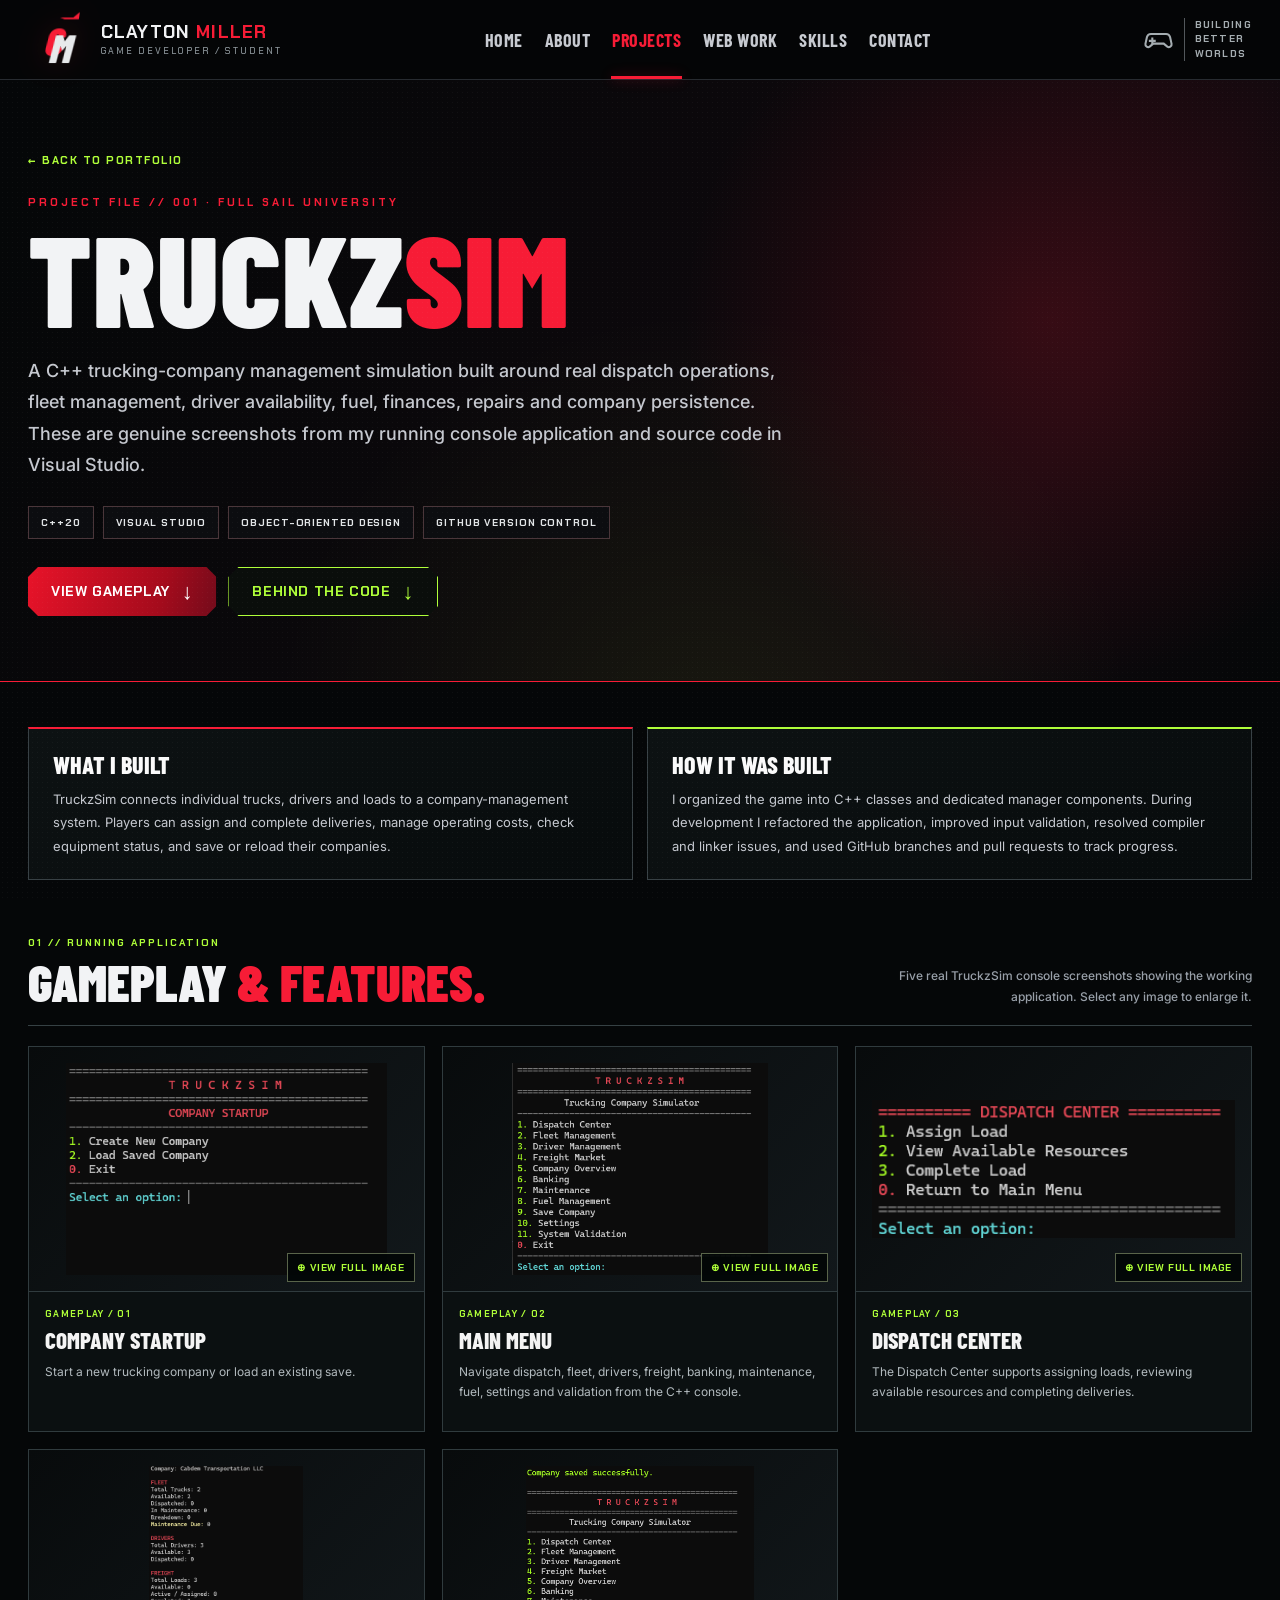
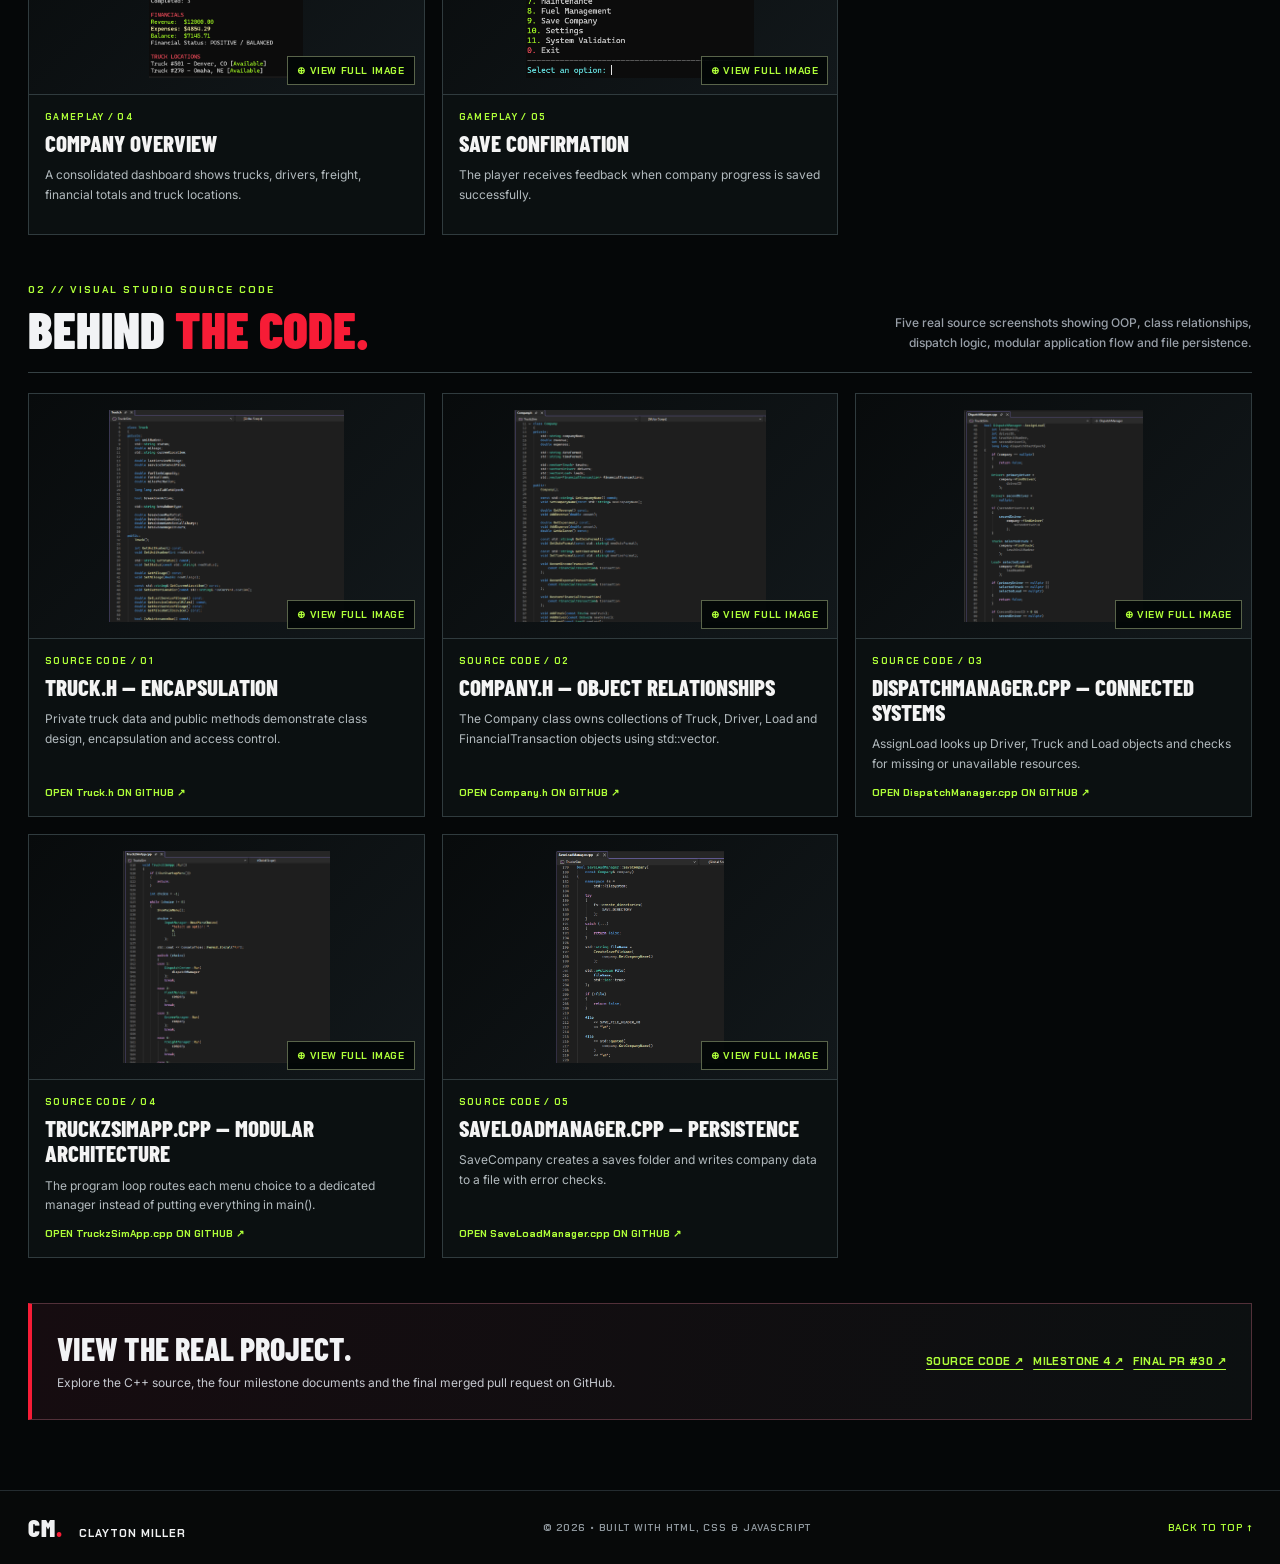
==== commit d3d1391f: "Add professional web development project showcase" ====
--- a/truckzsim.html
+++ b/truckzsim.html
@@ -21,7 +21,7 @@
 <header class="site-header" id="top"><div class="site-shell header-inner">
 <a class="brand" href="index.html#home" aria-label="Clayton Miller portfolio home"><span class="brand-symbol" aria-hidden="true"><span class="brand-c">C</span><span class="brand-m">M</span><span class="brand-spark"></span></span><span class="brand-copy"><span class="brand-name">CLAYTON <em>MILLER</em></span><span class="brand-role">GAME DEVELOPER / STUDENT</span></span></a>
 <button class="menu-toggle" type="button" aria-label="Open navigation" aria-expanded="false" aria-controls="primary-nav"><span></span><span></span><span></span></button>
-<nav id="primary-nav" class="primary-nav" aria-label="Main navigation"><a class="nav-link" href="index.html#home">HOME</a><a class="nav-link" href="index.html#about">ABOUT</a><a class="nav-link active" aria-current="page" href="index.html#projects">PROJECTS</a><a class="nav-link" href="index.html#skills">SKILLS</a><a class="nav-link" href="index.html#contact">CONTACT</a></nav>
+<nav id="primary-nav" class="primary-nav" aria-label="Main navigation"><a class="nav-link" href="index.html#home">HOME</a><a class="nav-link" href="index.html#about">ABOUT</a><a class="nav-link active" aria-current="page" href="index.html#projects">PROJECTS</a><a class="nav-link" href="web-projects.html">WEB WORK</a><a class="nav-link" href="index.html#skills">SKILLS</a><a class="nav-link" href="index.html#contact">CONTACT</a></nav>
 <div class="header-tag" aria-hidden="true"><svg viewBox="0 0 24 24" fill="none" stroke="currentColor" stroke-width="1.5"><path d="M6.5 8h11a3 3 0 0 1 2.9 2.2l1.1 5a2 2 0 0 1-3.1 2L15.8 15H8.2l-2.6 2.2a2 2 0 0 1-3.1-2l1.1-5A3 3 0 0 1 6.5 8Z"/><path d="M7.5 10.5v5m-2.5-2.5h5"/></svg><span>BUILDING<br>BETTER<br>WORLDS</span></div>
 </div></header>
 <main id="main">
--- a/css/style.css
+++ b/css/style.css
@@ -151,3 +151,19 @@
 .project-source-link { margin: 14px 0 0; font-size: .78rem; font-weight: 800; letter-spacing: .06em; }
 .project-source-link a, .evidence-item a { color: var(--lime); text-decoration: underline; text-underline-offset: 3px; }
 .project-source-link a:hover, .evidence-item a:hover { color: #fff; }
+
+
+/* ---- PROFESSIONAL CONTACT ACTIONS ---- */
+.contact-actions {
+  display: flex;
+  flex-direction: column;
+  gap: 9px;
+  margin-top: auto;
+}
+
+.contact-actions .contact-button {
+  margin-top: 0;
+  width: 100%;
+  max-width: none;
+  justify-content: center;
+}
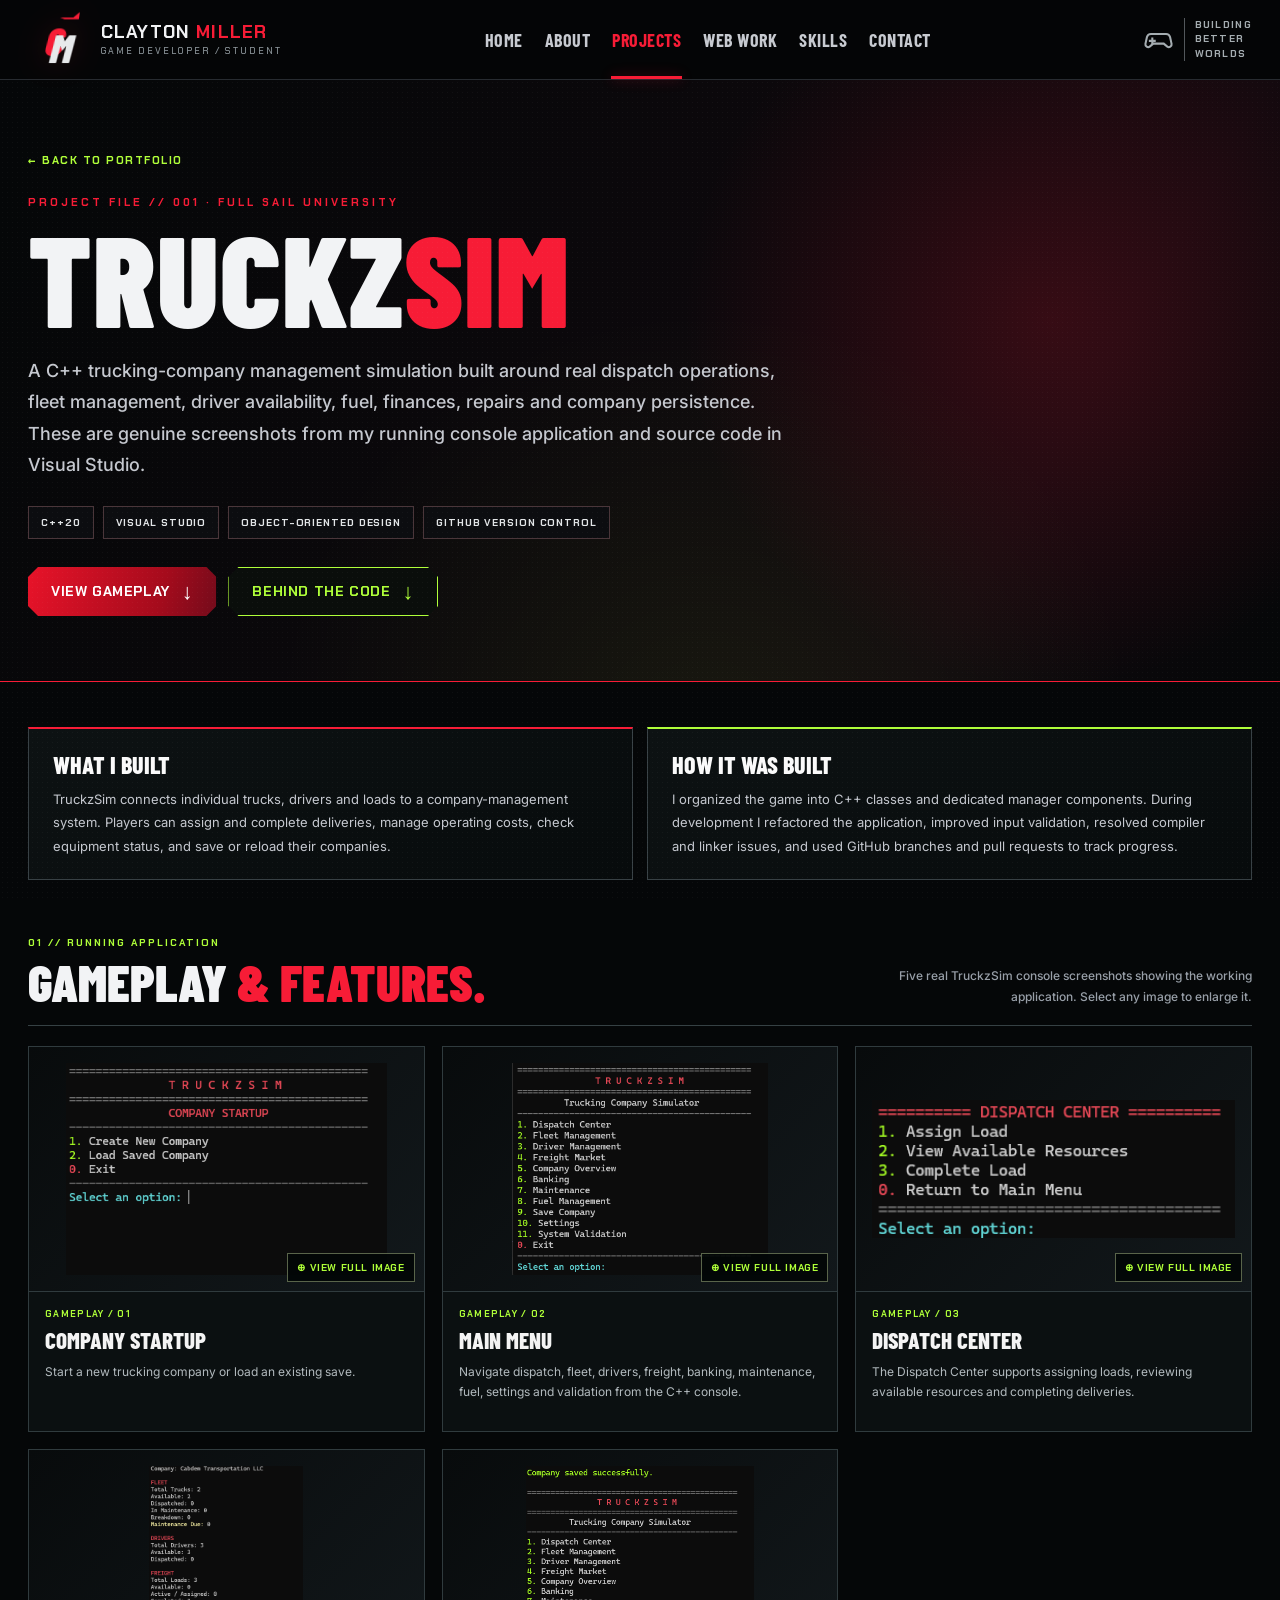
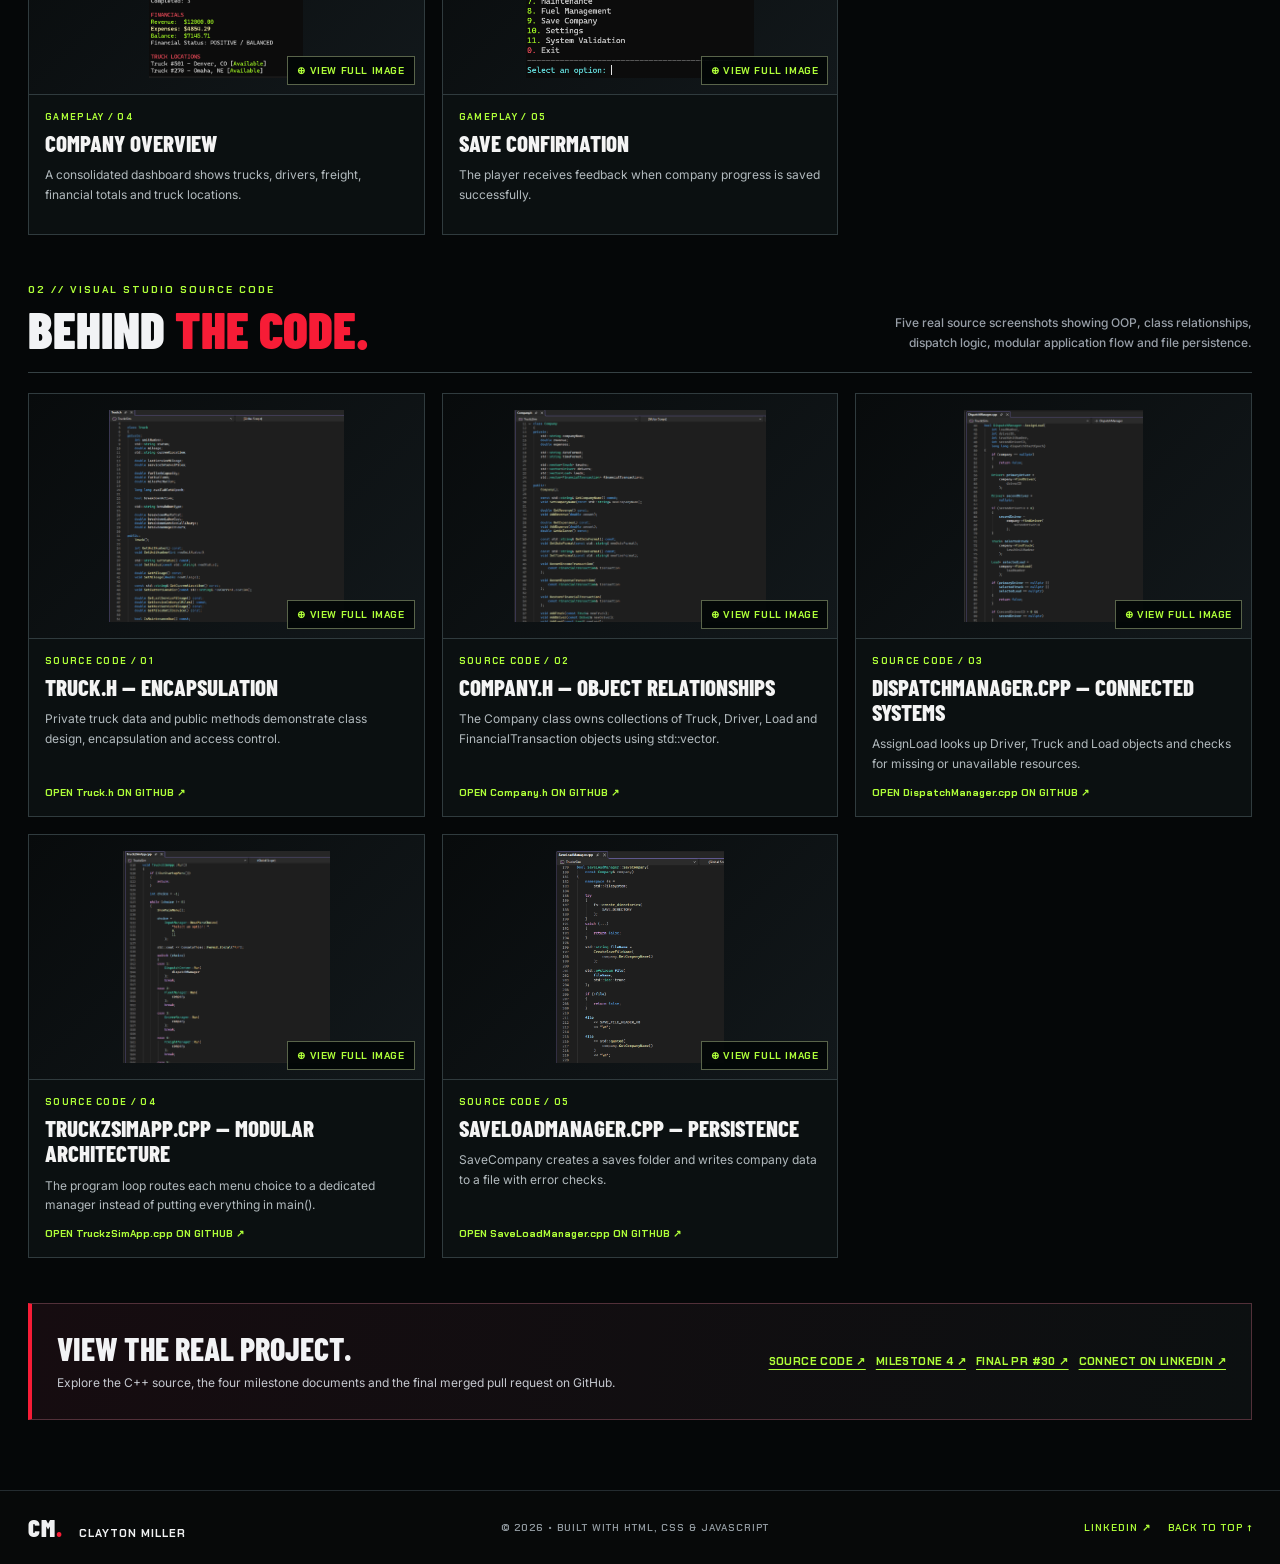
==== commit 459f2853: "Add LinkedIn and real web project screenshots" ====
--- a/truckzsim.html
+++ b/truckzsim.html
@@ -12,6 +12,7 @@
 <link rel="preconnect" href="https://fonts.gstatic.com" crossorigin>
 <link href="https://fonts.googleapis.com/css2?family=Barlow+Condensed:wght@500;600;700;800;900&family=Chakra+Petch:wght@400;500;600;700&family=Inter:wght@400;500;600;700;800&display=swap" rel="stylesheet">
 <link rel="stylesheet" href="css/style.css">
+<link rel="stylesheet" href="css/phase3-social.css">
 <link rel="stylesheet" href="css/truckzsim.css">
 <script src="js/main.js" defer></script>
 <script src="js/truckzsim-gallery.js" defer></script>
@@ -109,8 +110,8 @@
     <div class="shot-info"><span class="shot-label">SOURCE CODE / 05</span><h3>SaveLoadManager.cpp — Persistence</h3><p>SaveCompany creates a saves folder and writes company data to a file with error checks.</p><a class="shot-file-link" href="https://github.com/casperlancaster/COS1-Clayton-Miller/blob/main/dev/TruckzSim/SaveLoadManager.cpp" target="_blank" rel="noopener noreferrer">OPEN SaveLoadManager.cpp ON GITHUB ↗</a></div>
   </article>
 </div></section>
-<div class="case-end"><div><h2>View the real project.</h2><p>Explore the C++ source, the four milestone documents and the final merged pull request on GitHub.</p></div><div class="case-end-links"><a href="https://github.com/casperlancaster/COS1-Clayton-Miller/tree/main/dev/TruckzSim" target="_blank" rel="noopener noreferrer">SOURCE CODE ↗</a><a href="https://github.com/casperlancaster/COS1-Clayton-Miller/blob/main/docs/Milestone4.md" target="_blank" rel="noopener noreferrer">MILESTONE 4 ↗</a><a href="https://github.com/casperlancaster/COS1-Clayton-Miller/pull/30" target="_blank" rel="noopener noreferrer">FINAL PR #30 ↗</a></div></div>
+<div class="case-end"><div><h2>View the real project.</h2><p>Explore the C++ source, the four milestone documents and the final merged pull request on GitHub.</p></div><div class="case-end-links"><a href="https://github.com/casperlancaster/COS1-Clayton-Miller/tree/main/dev/TruckzSim" target="_blank" rel="noopener noreferrer">SOURCE CODE ↗</a><a href="https://github.com/casperlancaster/COS1-Clayton-Miller/blob/main/docs/Milestone4.md" target="_blank" rel="noopener noreferrer">MILESTONE 4 ↗</a><a href="https://github.com/casperlancaster/COS1-Clayton-Miller/pull/30" target="_blank" rel="noopener noreferrer">FINAL PR #30 ↗</a><a href="https://www.linkedin.com/in/clayton-t-miller/" target="_blank" rel="me noopener noreferrer">CONNECT ON LINKEDIN ↗</a></div></div>
 </div></main>
-<footer class="site-footer"><div class="site-shell footer-inner"><span class="footer-brand">CM<span>.</span> <small>CLAYTON MILLER</small></span><span>© <span id="year">2026</span> • BUILT WITH HTML, CSS &amp; JAVASCRIPT</span><a href="#top">BACK TO TOP ↑</a></div></footer>
+<footer class="site-footer"><div class="site-shell footer-inner"><span class="footer-brand">CM<span>.</span> <small>CLAYTON MILLER</small></span><span>© <span id="year">2026</span> • BUILT WITH HTML, CSS &amp; JAVASCRIPT</span><span class="portfolio-social"><a href="https://www.linkedin.com/in/clayton-t-miller/" target="_blank" rel="me noopener noreferrer" aria-label="Clayton Miller on LinkedIn">LINKEDIN ↗</a><a href="#top">BACK TO TOP ↑</a></span></div></footer>
 <dialog id="shot-dialog" class="case-dialog" aria-labelledby="dialog-title" aria-describedby="dialog-description"><div class="dialog-layout"><div class="dialog-top"><h2 id="dialog-title" class="dialog-title">Screenshot</h2><button type="button" class="dialog-close" aria-label="Close screenshot viewer">✕ CLOSE</button></div><div class="dialog-image-stage"><img id="dialog-image" alt=""></div><div class="dialog-bottom"><button class="dialog-nav dialog-prev" type="button" aria-label="Previous screenshot">← PREVIOUS</button><div><p id="dialog-description" class="dialog-description"></p><p id="dialog-counter" class="dialog-counter" style="text-align:center"></p></div><button class="dialog-nav dialog-next" type="button" aria-label="Next screenshot">NEXT →</button></div></div></dialog>
 </body></html>
--- a/css/phase3-social.css
+++ b/css/phase3-social.css
@@ -0,0 +1,6 @@
+/* Phase 3: shared LinkedIn/footer and compact contact actions */
+.portfolio-social{display:inline-flex;gap:17px;align-items:center;flex-wrap:wrap}
+.portfolio-social a{white-space:nowrap}
+.contact-actions{gap:7px}
+.contact-actions .contact-button{min-height:38px}
+@media(max-width:540px){.portfolio-social{gap:12px}}
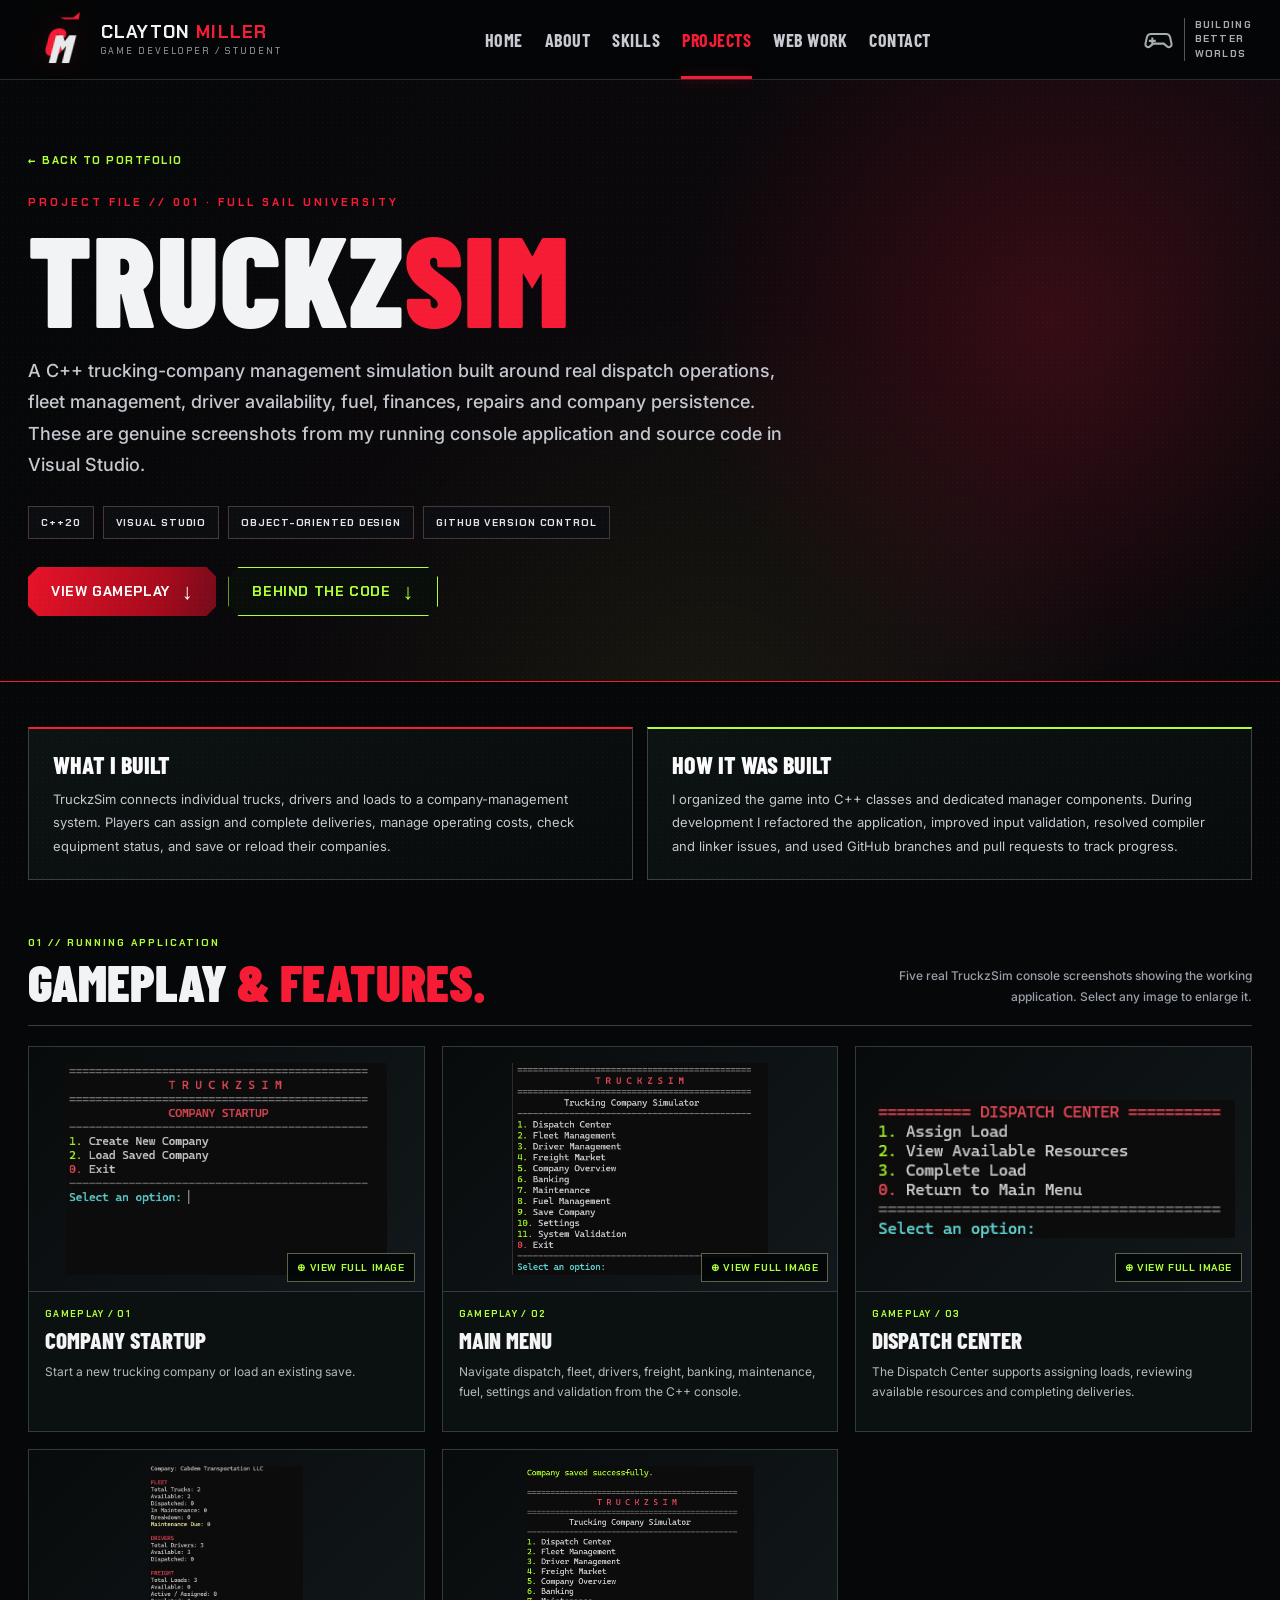
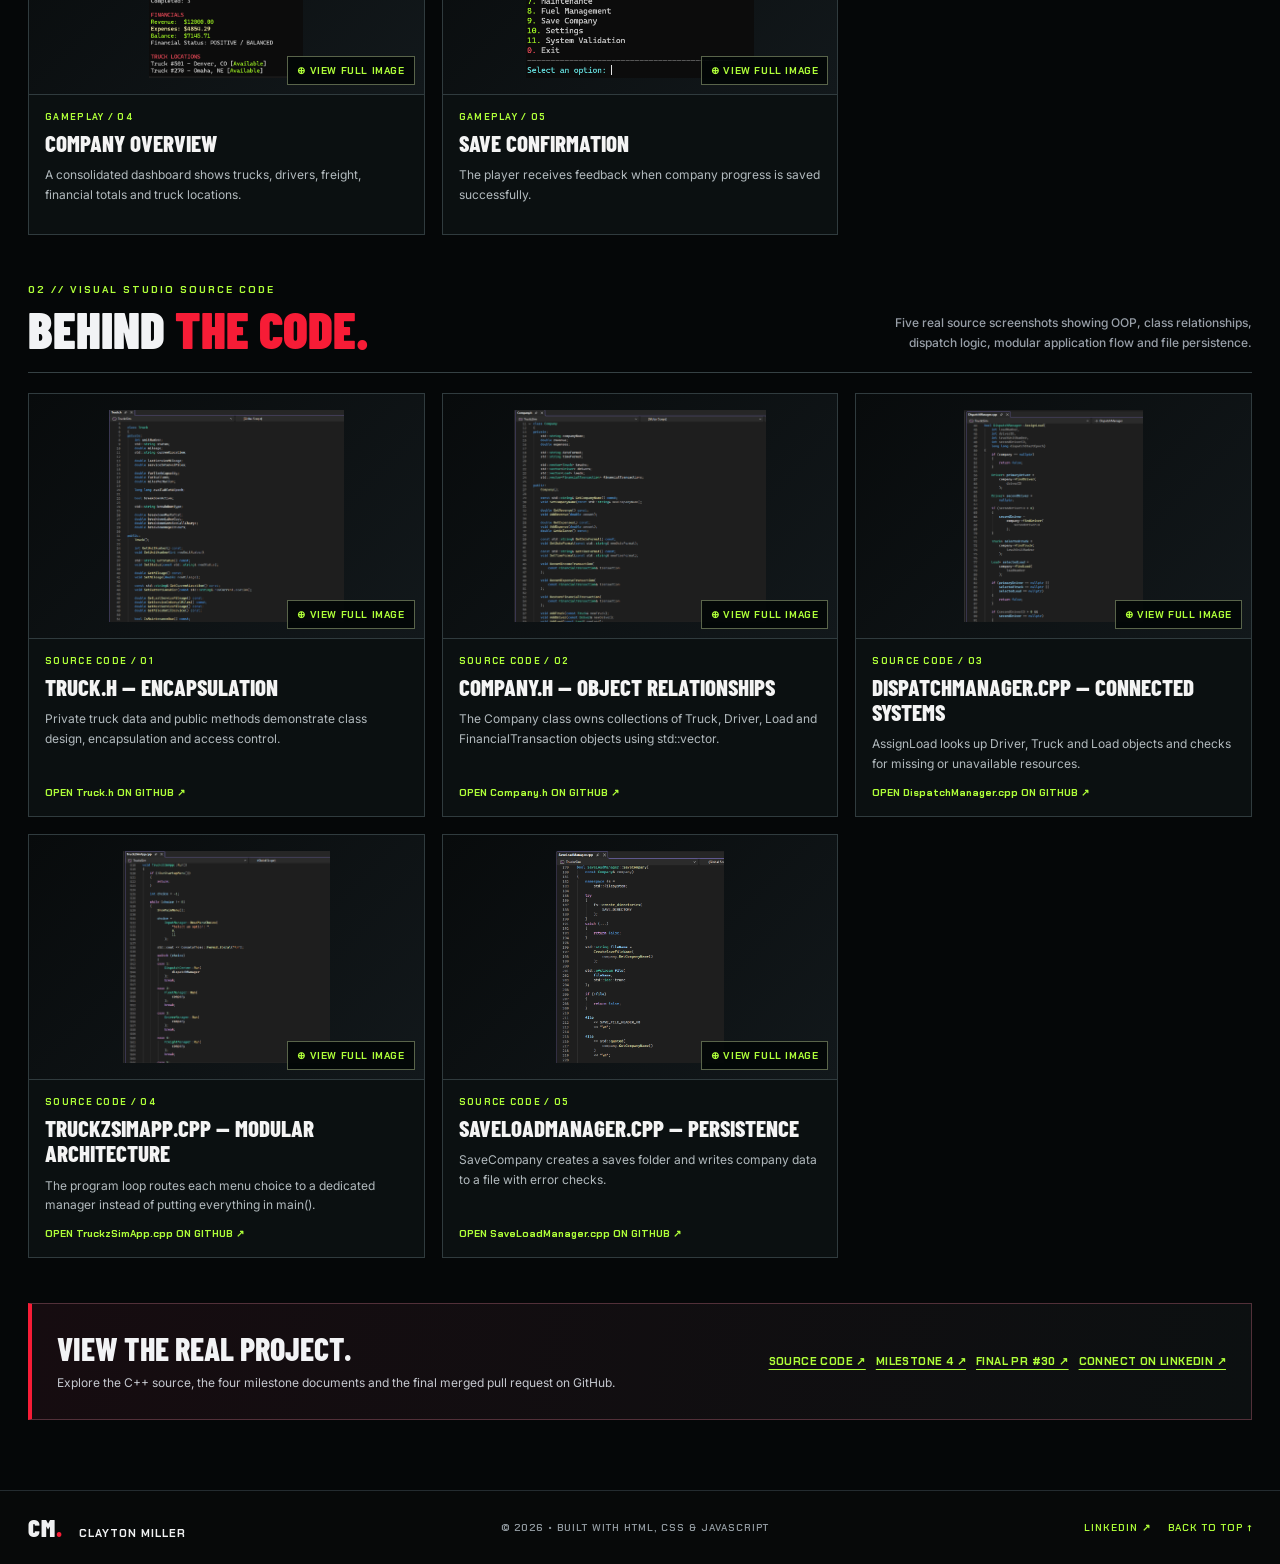
==== commit fe9da6d0: "Fix portfolio navigation and expand technical skills" ====
--- a/truckzsim.html
+++ b/truckzsim.html
@@ -22,7 +22,7 @@
 <header class="site-header" id="top"><div class="site-shell header-inner">
 <a class="brand" href="index.html#home" aria-label="Clayton Miller portfolio home"><span class="brand-symbol" aria-hidden="true"><span class="brand-c">C</span><span class="brand-m">M</span><span class="brand-spark"></span></span><span class="brand-copy"><span class="brand-name">CLAYTON <em>MILLER</em></span><span class="brand-role">GAME DEVELOPER / STUDENT</span></span></a>
 <button class="menu-toggle" type="button" aria-label="Open navigation" aria-expanded="false" aria-controls="primary-nav"><span></span><span></span><span></span></button>
-<nav id="primary-nav" class="primary-nav" aria-label="Main navigation"><a class="nav-link" href="index.html#home">HOME</a><a class="nav-link" href="index.html#about">ABOUT</a><a class="nav-link active" aria-current="page" href="index.html#projects">PROJECTS</a><a class="nav-link" href="web-projects.html">WEB WORK</a><a class="nav-link" href="index.html#skills">SKILLS</a><a class="nav-link" href="index.html#contact">CONTACT</a></nav>
+<nav id="primary-nav" class="primary-nav" aria-label="Main navigation"><a class="nav-link" href="index.html#home">HOME</a><a class="nav-link" href="index.html#about">ABOUT</a><a class="nav-link" href="index.html#skills">SKILLS</a><a class="nav-link active" aria-current="page" href="index.html#projects">PROJECTS</a><a class="nav-link" href="web-projects.html">WEB WORK</a><a class="nav-link" href="index.html#contact">CONTACT</a></nav>
 <div class="header-tag" aria-hidden="true"><svg viewBox="0 0 24 24" fill="none" stroke="currentColor" stroke-width="1.5"><path d="M6.5 8h11a3 3 0 0 1 2.9 2.2l1.1 5a2 2 0 0 1-3.1 2L15.8 15H8.2l-2.6 2.2a2 2 0 0 1-3.1-2l1.1-5A3 3 0 0 1 6.5 8Z"/><path d="M7.5 10.5v5m-2.5-2.5h5"/></svg><span>BUILDING<br>BETTER<br>WORLDS</span></div>
 </div></header>
 <main id="main">
--- a/css/style.css
+++ b/css/style.css
@@ -167,3 +167,144 @@
   max-width: none;
   justify-content: center;
 }
+
+
+/* === PHASE 4: DISTINCT SECTIONS + EXPANDED TECHNICAL SKILLS ===
+   Each menu anchor now has its own vertical destination. */
+.top-panels,
+.showcase-row {
+  grid-template-columns: minmax(0, 1fr);
+  gap: 18px;
+  margin-bottom: 18px;
+}
+.about-panel-body {
+  grid-template-columns: minmax(0, 1.5fr) minmax(200px, .45fr);
+  gap: 26px;
+  padding: 16px 26px 25px;
+}
+.about-panel .about-copy p {
+  max-width: 780px;
+  font-size: 14px;
+  line-height: 1.8;
+}
+.about-panel .about-photo {
+  min-height: 205px;
+  max-height: 255px;
+}
+
+/* Six compact category cards instead of 20+ oversized skills icons. */
+.skills-categories {
+  display: grid;
+  grid-template-columns: repeat(3, minmax(0, 1fr));
+  gap: 13px;
+  padding: 17px 23px 25px;
+}
+.skill-group {
+  min-width: 0;
+  border: 1px solid #344347;
+  background: linear-gradient(135deg, #101a1a, #080c0e);
+  border-top: 2px solid var(--red);
+  padding: 19px 19px 17px;
+  display: flex;
+  flex-direction: column;
+}
+.skill-group:nth-child(even) { border-top-color: var(--lime); }
+.skill-group-index {
+  color: var(--red);
+  font: 700 10px/1.4 var(--tech);
+  letter-spacing: 1.15px;
+}
+.skill-group:nth-child(even) .skill-group-index { color: var(--lime); }
+.skill-group h3 {
+  font: 800 clamp(23px, 2.1vw, 30px)/1.08 var(--heading);
+  letter-spacing: .4px;
+  margin: 9px 0;
+}
+.skill-group p {
+  color: #b4c0c0;
+  font-size: 12px;
+  line-height: 1.7;
+  margin: 0 0 17px;
+}
+.skill-chips {
+  display: flex;
+  flex-wrap: wrap;
+  gap: 7px;
+  margin-top: auto;
+}
+.skill-chips span {
+  border: 1px solid #4c6058;
+  background: #10181a;
+  color: #e0e8e6;
+  padding: 6px 9px;
+  font: 700 10px/1.3 var(--tech);
+}
+
+/* A full-width Contact section with information left and actions right. */
+#contact .contact-content {
+  display: grid;
+  grid-template-columns: minmax(0, 1fr) minmax(0, 1.1fr);
+  grid-template-areas:
+    "heading actions"
+    "intro   actions"
+    "note    actions";
+  grid-template-rows: auto 1fr auto;
+  align-items: start;
+  gap: 13px 36px;
+  padding: 22px 30px 28px;
+}
+#contact .contact-content > h2 { grid-area: heading; font-size: clamp(32px, 3vw, 46px); }
+#contact .contact-content > p:not(.contact-note) {
+  grid-area: intro;
+  max-width: 550px;
+  font-size: 13px;
+  line-height: 1.75;
+  margin: 0;
+}
+#contact .contact-content > .contact-note {
+  grid-area: note;
+  display: block;
+  align-self: end;
+  margin: 0;
+}
+#contact .contact-actions {
+  grid-area: actions;
+  display: grid;
+  grid-template-columns: repeat(2, minmax(0, 1fr));
+  gap: 12px;
+  margin: 0;
+  align-self: center;
+}
+#contact .contact-actions .contact-button {
+  max-width: none;
+  min-height: 48px;
+  margin: 0;
+  justify-content: center;
+  text-align: center;
+}
+
+@media (max-width: 1100px) {
+  .about-panel-body { grid-template-columns: minmax(0,1fr) 190px; }
+  .skills-categories { grid-template-columns: repeat(2, minmax(0,1fr)); }
+}
+@media (max-width: 760px) {
+  .top-panels, .showcase-row { gap: 11px; margin-bottom: 11px; }
+  #contact .contact-content {
+    display: flex;
+    flex-direction: column;
+    align-items: stretch;
+    gap: 14px;
+    padding: 18px 19px 22px;
+  }
+  #contact .contact-actions { width: 100%; }
+  #contact .contact-content > .contact-note { align-self: stretch; }
+  .about-panel-body { grid-template-columns: 1fr; padding: 12px 19px 21px; }
+  .about-panel .about-photo { display: none; }
+  .skills-categories { gap: 10px; padding: 13px; }
+}
+@media (max-width: 540px) {
+  .skills-categories { grid-template-columns: 1fr; }
+  #contact .contact-actions { grid-template-columns: 1fr; }
+  .skill-group { padding: 16px; }
+  .skill-group h3 { font-size: 25px; }
+}
